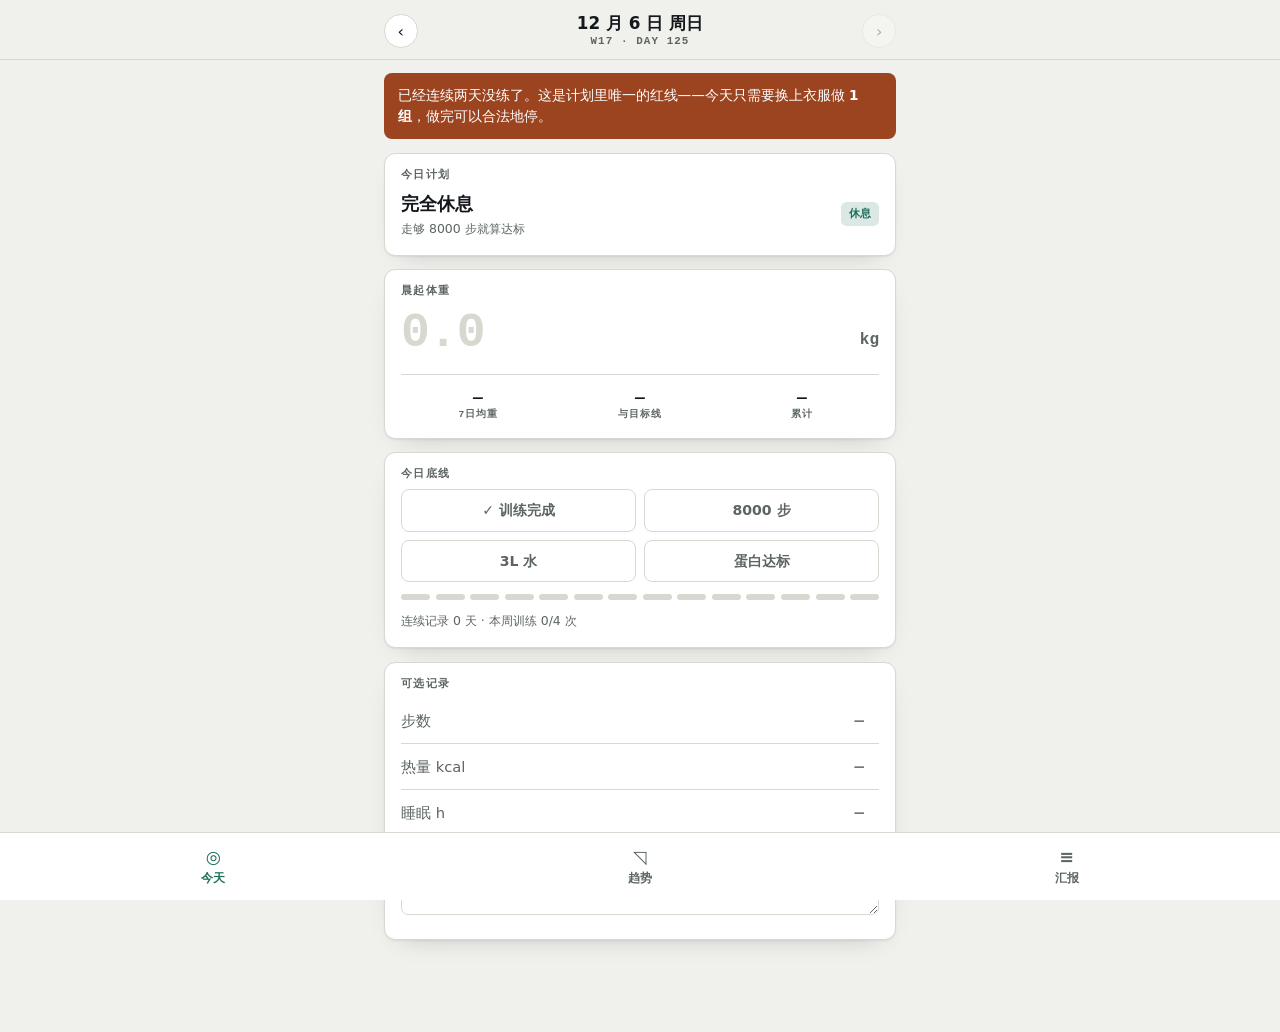
==== static/fit.html @ f4a32c3f "Add files via upload  add fat-loss tracker" ====
<!DOCTYPE html>
<html lang="zh-CN">
<head>
<meta charset="utf-8">
<meta name="viewport" content="width=device-width,initial-scale=1,maximum-scale=1,viewport-fit=cover">
<meta name="apple-mobile-web-app-capable" content="yes">
<meta name="apple-mobile-web-app-status-bar-style" content="default">
<meta name="apple-mobile-web-app-title" content="减脂追踪">
<meta name="theme-color" content="#1F6F5C">
<link rel="apple-touch-icon" href="fit-icon-180.png">
<link rel="manifest" href="fit.webmanifest">
<title>减脂追踪</title>
<style>
:root{
  --paper:#F0F1EC;--ink:#14181C;--ink-2:#5C6560;--rule:#D6D9D0;--card:#FFF;
  --signal:#1F6F5C;--soft:#DCE8E3;--alert:#9C4420;--gold:#B8860B;
  --shadow:0 1px 2px rgba(20,24,28,.06),0 10px 26px -18px rgba(20,24,28,.35);
  --sans:"PingFang SC","Hiragino Sans GB","Microsoft YaHei",system-ui,-apple-system,sans-serif;
  --num:ui-monospace,"SF Mono",Menlo,monospace;
  --safe-b:env(safe-area-inset-bottom,0px);
}
@media (prefers-color-scheme:dark){
  :root{--paper:#101413;--ink:#E7EAE5;--ink-2:#98A199;--rule:#2A312E;--card:#171C1A;
        --signal:#5FCBAA;--soft:#1B302B;--alert:#E08A62;--gold:#D9B24C;
        --shadow:0 1px 2px rgba(0,0,0,.4),0 10px 26px -18px rgba(0,0,0,.9);}
}
*{box-sizing:border-box;-webkit-tap-highlight-color:transparent}
body{margin:0;background:var(--paper);color:var(--ink);font-family:var(--sans);
  font-size:16px;line-height:1.6;padding-bottom:calc(4.6rem + var(--safe-b));
  overscroll-behavior-y:contain}
.wrap{max-width:34rem;margin:0 auto;padding:0 1rem}

/* top bar */
.top{position:sticky;top:0;z-index:20;background:var(--paper);
  padding:calc(env(safe-area-inset-top,0px) + .8rem) 0 .6rem;border-bottom:1px solid var(--rule)}
.top-in{max-width:34rem;margin:0 auto;padding:0 1rem;display:flex;align-items:center;gap:.5rem}
.datenav{flex:1;text-align:center}
.dl{font:700 1.05rem/1.2 var(--sans)}
.ds{font:600 .68rem/1.5 var(--num);letter-spacing:.1em;color:var(--ink-2);text-transform:uppercase}
.arrow{border:1px solid var(--rule);background:var(--card);color:var(--ink);
  width:2.1rem;height:2.1rem;border-radius:50%;font-size:1rem;cursor:pointer;flex:none}
.arrow:disabled{opacity:.3}

/* cards */
.card{background:var(--card);border:1px solid var(--rule);border-radius:.7rem;
  padding:1rem;margin:.85rem 0;box-shadow:var(--shadow)}
.lbl{font:600 .66rem/1 var(--num);letter-spacing:.14em;text-transform:uppercase;
  color:var(--ink-2);margin-bottom:.55rem}

/* today plan */
.plan{display:flex;align-items:center;justify-content:space-between;gap:.75rem;cursor:pointer}
.plan-t{font-size:1.15rem;font-weight:700}
.plan-s{font-size:.78rem;color:var(--ink-2)}
.badge{background:var(--soft);color:var(--signal);border-radius:.35rem;
  padding:.2rem .5rem;font:700 .7rem/1.5 var(--num);flex:none}
.moves{display:none;margin-top:.9rem;border-top:1px solid var(--rule);padding-top:.7rem}
.moves.on{display:block}
.mv{display:flex;justify-content:space-between;gap:.8rem;padding:.42rem 0;
  border-bottom:1px solid var(--rule);font-size:.88rem}
.mv:last-child{border-bottom:0}
.mv i{font-style:normal;color:var(--ink-2);font-family:var(--num);font-size:.8rem;flex:none}

/* weight hero */
.hero{display:flex;align-items:flex-end;gap:.5rem}
.hero input{font:800 3rem/1 var(--num);width:100%;border:0;background:transparent;
  color:var(--ink);padding:0;letter-spacing:-.02em}
.hero input::placeholder{color:var(--rule)}
.hero span{font:700 1rem/2.4 var(--num);color:var(--ink-2)}
.stats{display:grid;grid-template-columns:1fr 1fr 1fr;gap:.5rem;margin-top:.9rem;
  border-top:1px solid var(--rule);padding-top:.75rem}
.st{text-align:center}
.st b{display:block;font:700 1.02rem/1.3 var(--num)}
.st u{display:block;font:600 .6rem/1.4 var(--num);letter-spacing:.08em;
  color:var(--ink-2);text-decoration:none;text-transform:uppercase}
.ahead{color:var(--signal)}.behind{color:var(--alert)}

/* toggles + fields */
.togs{display:grid;grid-template-columns:1fr 1fr;gap:.5rem}
.tog{border:1px solid var(--rule);background:var(--card);color:var(--ink-2);
  border-radius:.5rem;padding:.75rem .5rem;font:600 .88rem/1.2 var(--sans);cursor:pointer;text-align:center}
.tog.on{background:var(--soft);border-color:var(--signal);color:var(--signal)}
.row{display:flex;align-items:center;justify-content:space-between;gap:.7rem;
  padding:.55rem 0;border-bottom:1px solid var(--rule)}
.row:last-child{border-bottom:0}
.row label{font-size:.92rem;color:var(--ink-2)}
.row input,.row select{font:700 1rem/1 var(--num);text-align:right;border:0;background:transparent;
  color:var(--ink);width:8rem;padding:.3rem 0}
textarea{width:100%;border:1px solid var(--rule);border-radius:.45rem;background:transparent;
  color:var(--ink);font:400 .9rem/1.6 var(--sans);padding:.6rem;resize:vertical;min-height:3.4rem}
input,textarea,select,button{font-family:inherit}
input:focus,textarea:focus{outline:none}
input:focus-visible,textarea:focus-visible,button:focus-visible{outline:2px solid var(--signal);outline-offset:2px}

/* streak / warn */
.strip{display:flex;gap:.35rem;margin-top:.7rem}
.dot{flex:1;height:.42rem;border-radius:.21rem;background:var(--rule)}
.dot.on{background:var(--signal)}
.warn{background:var(--alert);color:#fff;border-radius:.5rem;padding:.7rem .85rem;
  font-size:.85rem;margin:.85rem 0}

/* chart */
svg.ch{width:100%;height:190px;display:block}
.legend{display:flex;gap:1rem;font:600 .66rem/1 var(--num);color:var(--ink-2);margin-top:.5rem}
.legend i{display:inline-block;width:.85rem;height:2px;vertical-align:middle;margin-right:.3rem}

/* weeks table */
table{width:100%;border-collapse:collapse;font-size:.84rem}
th{font:600 .62rem/1 var(--num);letter-spacing:.08em;text-transform:uppercase;color:var(--ink-2);
  text-align:right;padding:.45rem .3rem;border-bottom:1px solid var(--rule)}
th:first-child{text-align:left}
td{padding:.5rem .3rem;border-bottom:1px solid var(--rule);text-align:right;font-family:var(--num)}
td:first-child{text-align:left;font-weight:700}
tr:last-child td{border-bottom:0}
.wi{width:4.2rem;text-align:right;border:1px solid var(--rule);border-radius:.3rem;
  background:transparent;color:var(--ink);font:700 .84rem/1 var(--num);padding:.3rem}

/* buttons */
.btn{display:block;width:100%;border:1px solid var(--signal);background:var(--signal);color:#fff;
  border-radius:.55rem;padding:.85rem;font:700 .95rem/1 var(--sans);cursor:pointer;margin-top:.6rem}
.btn.ghost{background:transparent;color:var(--signal)}
.btn.mut{background:transparent;color:var(--ink-2);border-color:var(--rule)}
pre.out{white-space:pre-wrap;word-break:break-word;background:var(--paper);border:1px solid var(--rule);
  border-radius:.45rem;padding:.75rem;font:400 .82rem/1.65 var(--num);margin:0}

/* tabs */
.tabs{position:fixed;left:0;right:0;bottom:0;z-index:30;background:var(--card);
  border-top:1px solid var(--rule);display:flex;padding-bottom:var(--safe-b)}
.tabs button{flex:1;border:0;background:transparent;color:var(--ink-2);
  padding:.8rem .2rem .85rem;font:600 .78rem/1.3 var(--sans);cursor:pointer}
.tabs button.on{color:var(--signal)}
.tabs em{display:block;font-size:1.1rem;font-style:normal;margin-bottom:.1rem}
.view{display:none}.view.on{display:block}
.note{font-size:.78rem;color:var(--ink-2);line-height:1.7;margin:.6rem 0 0}
h2.h{font-size:1.05rem;margin:1.4rem 0 .2rem}
@media (prefers-reduced-motion:reduce){*{transition:none!important}}
</style>
</head>
<body>

<div class="top"><div class="top-in">
  <button class="arrow" id="prev" aria-label="前一天">‹</button>
  <div class="datenav"><div class="dl" id="dlab">—</div><div class="ds" id="dsub">—</div></div>
  <button class="arrow" id="next" aria-label="后一天">›</button>
</div></div>

<div class="wrap">

<!-- ============ 今天 ============ -->
<section class="view on" id="v-today">
  <div id="warnbox"></div>

  <div class="card">
    <div class="lbl">今日计划</div>
    <div class="plan" id="planbox">
      <div><div class="plan-t" id="ptitle">—</div><div class="plan-s" id="psub">—</div></div>
      <div class="badge" id="pbadge">—</div>
    </div>
    <div class="moves" id="moves"></div>
  </div>

  <div class="card">
    <div class="lbl">晨起体重</div>
    <div class="hero"><input id="w" type="number" inputmode="decimal" step="0.1" placeholder="0.0"><span>kg</span></div>
    <div class="stats">
      <div class="st"><b id="s7">—</b><u>7日均重</u></div>
      <div class="st"><b id="sdiff">—</b><u>与目标线</u></div>
      <div class="st"><b id="stot">—</b><u>累计</u></div>
    </div>
  </div>

  <div class="card">
    <div class="lbl">今日底线</div>
    <div class="togs">
      <button class="tog" id="t-done">✓ 训练完成</button>
      <button class="tog" id="t-walk">8000 步</button>
      <button class="tog" id="t-water">3L 水</button>
      <button class="tog" id="t-prot">蛋白达标</button>
    </div>
    <div class="strip" id="strip"></div>
    <p class="note" id="streaktxt"></p>
  </div>

  <div class="card">
    <div class="lbl">可选记录</div>
    <div class="row"><label>步数</label><input id="steps" type="number" inputmode="numeric" placeholder="—"></div>
    <div class="row"><label>热量 kcal</label><input id="kcal" type="number" inputmode="numeric" placeholder="—"></div>
    <div class="row"><label>睡眠 h</label><input id="sleep" type="number" inputmode="decimal" step="0.5" placeholder="—"></div>
    <textarea id="note" placeholder="备注：状态、饥饿感、哪个动作加了重量…" style="margin-top:.7rem"></textarea>
  </div>
</section>

<!-- ============ 趋势 ============ -->
<section class="view" id="v-trend">
  <div class="card">
    <div class="lbl">体重趋势</div>
    <svg class="ch" id="chart" viewBox="0 0 340 190" preserveAspectRatio="none" aria-label="体重趋势图"></svg>
    <div class="legend">
      <span><i style="background:var(--signal)"></i>7日均重</span>
      <span><i style="background:var(--rule)"></i>每日</span>
      <span><i style="background:var(--gold);height:0;border-top:2px dashed var(--gold)"></i>目标线</span>
    </div>
  </div>
  <div class="card">
    <div class="lbl">每周汇总 · 腰围可直接填</div>
    <div style="overflow-x:auto"><table id="wtab"></table></div>
    <p class="note">腰围每周量一次，肚脐水平、放松呼气末、不收腹。前期腰围掉得比体重明显——它才是主要动力来源。每 2 周拍一次正侧背照片。</p>
  </div>
</section>

<!-- ============ 汇报 ============ -->
<section class="view" id="v-report">
  <div class="card">
    <div class="lbl">本周汇报 · 复制后发给我</div>
    <pre class="out" id="rep">—</pre>
    <button class="btn" id="copyrep">复制汇报</button>
    <p class="note">每周日生成一次发过来，我按执行率判断是真平台期还是热量悄悄涨了，并告诉你下周改什么。</p>
  </div>
  <div class="card">
    <div class="lbl">基线设置</div>
    <div class="row"><label>开始日期</label><input id="b-start" type="date"></div>
    <div class="row"><label>起始体重 kg</label><input id="b-w0" type="number" step="0.1" inputmode="decimal"></div>
    <div class="row"><label>身高 cm</label><input id="b-h" type="number" step="0.5" inputmode="decimal"></div>
    <div class="row"><label>每周目标 kg</label><input id="b-rate" type="number" step="0.05" inputmode="decimal"></div>
    <p class="note" id="bmitxt"></p>
  </div>
  <div class="card">
    <div class="lbl">备份 · 数据只存在这台手机上</div>
    <button class="btn ghost" id="exp">导出全部数据</button>
    <button class="btn mut" id="impbtn">导入数据</button>
    <textarea id="io" placeholder="导出的数据会出现在这里；导入时把备份粘贴进来再点导入。" style="margin-top:.6rem"></textarea>
    <p class="note">建议每两周导出一次，粘到备忘录或发给自己。清除 Safari 数据会连这里的记录一起清掉。</p>
  </div>
</section>

</div>

<nav class="tabs">
  <button class="on" data-v="today"><em>◎</em>今天</button>
  <button data-v="trend"><em>◹</em>趋势</button>
  <button data-v="report"><em>≡</em>汇报</button>
</nav>

<script>
(function(){
'use strict';
var KEY='fatloss.v1';
var PLAN=[
 {k:'rest',t:'完全休息',s:'走够 8000 步就算达标'},
 {k:'A',t:'A · 上肢（推）',s:'45 分钟'},
 {k:'B',t:'B · 下肢 + 核心',s:'45 分钟'},
 {k:'cardio',t:'低强度有氧',s:'快走 / 骑行 30-40 分钟，心率 120-140'},
 {k:'C',t:'C · 上肢（拉）',s:'45 分钟'},
 {k:'D',t:'D · 下肢 + 全身循环',s:'45 分钟，最难受的一天'},
 {k:'cardio2',t:'有氧 + 拉伸',s:'40-60 分钟，或户外活动'}
];
var MOVES={
 A:[['哑铃地板卧推','4×10-12'],['哑铃肩上推举','3×10-12'],['俯卧撑（可跪姿）','3×近力竭'],['哑铃侧平举','3×12-15'],['臂力棒胸前下压','3×10-15'],['过头三头臂屈伸','3×12']],
 B:[['哑铃高脚杯深蹲','4×12-15'],['罗马尼亚硬拉','4×10-12'],['保加利亚分腿蹲','3×10/腿'],['臀桥 / 单腿臀桥','3×15'],['死虫式','3×12/侧'],['平板支撑','3×到抖']],
 C:[['哑铃单臂划船','4×10-12/臂'],['哑铃俯身划船','3×10-12'],['哑铃反向飞鸟','3×12-15'],['哑铃弯举','3×10-12'],['锤式弯举','3×12'],['农夫行走','3×40秒']],
 D:[['哑铃行走箭步蹲','3×12/腿'],['哑铃相扑硬拉','3×12'],['哑铃提踵','3×20'],['循环 ×4 轮','40秒练/20秒休'],['推举→高抬腿→摇摆','轮间休 90 秒'],['登山者→深蹲跳','膝不适换徒手深蹲']]
};
var TOGS=[['t-done','done'],['t-walk','walk'],['t-water','water'],['t-prot','prot']];
var D=null,cur=null;

/* ---------- storage ---------- */
function load(){
  var d={base:{start:'2026-08-04',w0:88,h:178.5,rate:0.7},days:{},weeks:{}};
  try{var r=localStorage.getItem(KEY); if(r){var p=JSON.parse(r);
    d.base=Object.assign(d.base,p.base||{}); d.days=p.days||{}; d.weeks=p.weeks||{};}}catch(e){}
  return d;
}
function save(){ try{localStorage.setItem(KEY,JSON.stringify(D));}catch(e){} }

/* ---------- dates ---------- */
function iso(dt){var m=dt.getMonth()+1,d=dt.getDate();
  return dt.getFullYear()+'-'+(m<10?'0':'')+m+'-'+(d<10?'0':'')+d;}
function parse(s){var a=s.split('-');return new Date(+a[0],+a[1]-1,+a[2]);}
function shift(s,n){var d=parse(s);d.setDate(d.getDate()+n);return iso(d);}
function dayDiff(a,b){return Math.round((parse(b)-parse(a))/864e5);}
function weekOf(s){return Math.floor(dayDiff(D.base.start,s)/7);}
function day(s){ if(!D.days[s]) D.days[s]={}; return D.days[s]; }

/* ---------- math ---------- */
function avg7(s){var t=0,n=0;
  for(var i=0;i<7;i++){var w=(D.days[shift(s,-i)]||{}).w; if(w>0){t+=w;n++;}}
  return n?t/n:null;}
function targetAt(s){var d=dayDiff(D.base.start,s); if(d<0)d=0;
  return D.base.w0-D.base.rate*(d/7);}
function fmt(x,n){return x==null?'—':x.toFixed(n==null?1:n);}

/* ---------- today view ---------- */
function renderToday(){
  var dt=parse(cur),wd=dt.getDay(),p=PLAN[wd],wk=weekOf(cur);
  document.getElementById('dlab').textContent=(dt.getMonth()+1)+' 月 '+dt.getDate()+' 日 周'+'日一二三四五六'[wd];
  document.getElementById('dsub').textContent='W'+wk+' · DAY '+(dayDiff(D.base.start,cur)+1);
  document.getElementById('ptitle').textContent=p.t;
  document.getElementById('psub').textContent=p.s;
  document.getElementById('pbadge').textContent=MOVES[p.k]?'展开':(p.k==='rest'?'休息':'有氧');
  var mv=document.getElementById('moves');
  if(MOVES[p.k]){ mv.innerHTML=MOVES[p.k].map(function(m){
      return '<div class="mv"><span>'+m[0]+'</span><i>'+m[1]+'</i></div>';}).join(''); }
  else { mv.innerHTML='<div class="mv"><span>'+(p.k==='rest'
      ?'今天什么都不用做。恢复是计划的一部分。':'心率 120-140，能说话但不能唱歌的强度。')+'</span></div>'; }
  mv.classList.remove('on');

  var d=D.days[cur]||{};
  document.getElementById('w').value=d.w||'';
  document.getElementById('steps').value=d.steps||'';
  document.getElementById('kcal').value=d.kcal||'';
  document.getElementById('sleep').value=d.sleep||'';
  document.getElementById('note').value=d.note||'';
  TOGS.forEach(function(t){
    document.getElementById(t[0]).classList.toggle('on',!!d[t[1]]);});

  var a=avg7(cur),tg=targetAt(cur);
  document.getElementById('s7').textContent=fmt(a);
  var df=document.getElementById('sdiff');
  if(a==null){df.textContent='—';df.className='';}
  else{var g=a-tg; df.textContent=(g>0?'+':'')+g.toFixed(1); df.className=g<=0?'ahead':'behind';}
  document.getElementById('stot').textContent=a==null?'—':(a-D.base.w0).toFixed(1);

  // streak strip: last 14 days, 记录了体重就算
  var strip='',run=0,miss=0,warn='';
  for(var i=13;i>=0;i--){var k=shift(cur,-i),ok=((D.days[k]||{}).w>0);
    strip+='<div class="dot'+(ok?' on':'')+'"></div>';}
  document.getElementById('strip').innerHTML=strip;
  for(var j=0;j<400;j++){var k2=shift(cur,-j);
    if((D.days[k2]||{}).w>0) run++; else break;}
  var trainWk=0;
  for(var i2=0;i2<7;i2++){var k3=shift(cur,-i2);
    if(weekOf(k3)===wk&&(D.days[k3]||{}).done) trainWk++;}
  document.getElementById('streaktxt').textContent=
    '连续记录 '+run+' 天 · 本周训练 '+trainWk+'/4 次'+(trainWk>=3?'（已达标）':'');
  var m1=!((D.days[shift(cur,-1)]||{}).done),m2=!((D.days[shift(cur,-2)]||{}).done);
  var r1=PLAN[parse(shift(cur,-1)).getDay()].k,r2=PLAN[parse(shift(cur,-2)).getDay()].k;
  if(m1&&m2&&r1!=='rest'&&r2!=='rest')
    warn='<div class="warn">已经连续两天没练了。这是计划里唯一的红线——今天只需要换上衣服做 <b>1 组</b>，做完可以合法地停。</div>';
  document.getElementById('warnbox').innerHTML=warn;
  document.getElementById('next').disabled=(cur>=iso(new Date()));
  document.getElementById('prev').disabled=(cur<=D.base.start);
}

/* ---------- trend ---------- */
function weekRows(){
  var rows=[],today=iso(new Date());
  var last=Math.max(weekOf(today),0);
  for(var w=0;w<=Math.min(last,24);w++){
    var t=0,n=0,tr=0,st=0,sn=0;
    for(var i=0;i<7;i++){var k=shift(D.base.start,w*7+i);
      var d=D.days[k]; if(!d)continue;
      if(d.w>0){t+=d.w;n++;} if(d.done)tr++; if(d.steps>0){st+=+d.steps;sn++;}
    }
    rows.push({w:w,avg:n?t/n:null,tr:tr,steps:sn?Math.round(st/sn):null,
      tgt:D.base.w0-D.base.rate*w,waist:(D.weeks[w]||{}).waist||''});
  }
  return rows;
}
function renderTrend(){
  var rows=weekRows(),h='<tr><th>周</th><th>周均</th><th>目标</th><th>训练</th><th>腰围</th></tr>';
  rows.forEach(function(r){
    h+='<tr><td>W'+r.w+'</td><td>'+fmt(r.avg)+'</td><td>'+r.tgt.toFixed(1)+'</td><td>'+r.tr+'</td>'+
       '<td><input class="wi" type="number" inputmode="decimal" step="0.5" data-w="'+r.w+'" value="'+r.waist+'" placeholder="—"></td></tr>';
  });
  if(!rows.length) h+='<tr><td colspan="5" style="text-align:left;font-weight:400">第一周结束后这里会出现汇总。</td></tr>';
  document.getElementById('wtab').innerHTML=h;
  drawChart();
}
function drawChart(){
  var svg=document.getElementById('chart'),W=340,H=190,P=26;
  var start=D.base.start,today=iso(new Date());
  var span=Math.max(dayDiff(start,today)+7,28);
  var pts=[],avs=[];
  for(var i=0;i<=span;i++){var k=shift(start,i),d=D.days[k];
    if(d&&d.w>0){pts.push([i,d.w]); avs.push([i,avg7(k)]);}}
  var lo=D.base.w0-D.base.rate*(span/7)-1, hi=D.base.w0+1.5;
  pts.forEach(function(p){lo=Math.min(lo,p[1]-1);hi=Math.max(hi,p[1]+1);});
  function X(i){return P+(W-P-8)*(i/span);}
  function Y(v){return H-P-(H-P-14)*((v-lo)/(hi-lo));}
  var s='';
  // target line
  s+='<path d="M'+X(0)+' '+Y(D.base.w0)+' L'+X(span)+' '+Y(D.base.w0-D.base.rate*(span/7))+
     '" stroke="var(--gold)" stroke-width="1.5" stroke-dasharray="4 4" fill="none"/>';
  // axes labels
  s+='<text x="2" y="'+(Y(hi)+9)+'" font-size="9" fill="var(--ink-2)" font-family="monospace">'+hi.toFixed(0)+'</text>';
  s+='<text x="2" y="'+Y(lo)+'" font-size="9" fill="var(--ink-2)" font-family="monospace">'+lo.toFixed(0)+'</text>';
  s+='<line x1="'+P+'" y1="'+(H-P+4)+'" x2="'+(W-8)+'" y2="'+(H-P+4)+'" stroke="var(--rule)"/>';
  for(var w=0;w<=Math.ceil(span/7);w+=2){
    s+='<text x="'+X(w*7)+'" y="'+(H-P+16)+'" font-size="8" fill="var(--ink-2)" text-anchor="middle" font-family="monospace">W'+w+'</text>';}
  // daily dots
  pts.forEach(function(p){s+='<circle cx="'+X(p[0])+'" cy="'+Y(p[1])+'" r="2" fill="var(--rule)"/>';});
  // avg line
  if(avs.length>1){
    var dd=avs.map(function(p,i){return (i?'L':'M')+X(p[0])+' '+Y(p[1]);}).join(' ');
    s+='<path d="'+dd+'" stroke="var(--signal)" stroke-width="2.2" fill="none" stroke-linejoin="round" stroke-linecap="round"/>';
    var last=avs[avs.length-1];
    s+='<circle cx="'+X(last[0])+'" cy="'+Y(last[1])+'" r="4" fill="var(--signal)"/>';
  }
  if(!pts.length) s+='<text x="'+(W/2)+'" y="'+(H/2)+'" font-size="11" fill="var(--ink-2)" text-anchor="middle">记满两天后这里会出现曲线</text>';
  svg.innerHTML=s;
}

/* ---------- report ---------- */
function renderReport(){
  var today=iso(new Date()),wk=Math.max(weekOf(today),0);
  var rows=weekRows(),r=null,prev=null;
  for(var i=0;i<rows.length;i++){ if(rows[i].w===wk)r=rows[i]; if(rows[i].w===wk-1)prev=rows[i]; }
  var L=[];
  L.push('减脂追踪 · 第 '+wk+' 周（'+shift(D.base.start,wk*7).slice(5)+' – '+shift(D.base.start,wk*7+6).slice(5)+'）');
  if(r&&r.avg!=null){
    L.push('周均体重 '+r.avg.toFixed(1)+'kg'+(prev&&prev.avg!=null?'（上周 '+prev.avg.toFixed(1)+'，'+(r.avg-prev.avg>=0?'+':'')+(r.avg-prev.avg).toFixed(1)+'）':''));
    L.push('累计 '+(r.avg-D.base.w0).toFixed(1)+'kg｜目标线 '+r.tgt.toFixed(1)+'｜差 '+(r.avg-r.tgt>=0?'+':'')+(r.avg-r.tgt).toFixed(1));
  } else L.push('本周还没记体重');
  if(r){
    L.push('训练 '+r.tr+'/4 次'+(r.steps?'｜均步数 '+r.steps:''));
    if(r.waist) L.push('腰围 '+r.waist+'cm');
  }
  var notes=[];
  for(var j=0;j<7;j++){var k=shift(D.base.start,wk*7+j),d=D.days[k];
    if(d&&d.note) notes.push(k.slice(5)+' '+d.note);}
  if(notes.length) L.push('备注：'+notes.join('；'));
  document.getElementById('rep').textContent=L.join('\n');
  var b=D.base,bmi=null,a=avg7(today);
  if(a&&b.h) bmi=a/Math.pow(b.h/100,2);
  document.getElementById('bmitxt').textContent=bmi?('当前 BMI '+bmi.toFixed(1)+' · 目标区间 22-23 对应 '+
    (22*Math.pow(b.h/100,2)).toFixed(1)+'–'+(23*Math.pow(b.h/100,2)).toFixed(1)+'kg'):'记录体重后这里会显示 BMI。';
  ['start','w0','h','rate'].forEach(function(k){document.getElementById('b-'+k).value=D.base[k];});
}
function renderAll(){renderToday();renderTrend();renderReport();}

/* ---------- events ---------- */
function bindNum(id,key){
  document.getElementById(id).addEventListener('input',function(){
    var v=this.value; day(cur)[key]=v===''?undefined:+v; save();
    if(key==='w'){renderToday();renderTrend();renderReport();}
  });
}
bindNum('w','w');bindNum('steps','steps');bindNum('kcal','kcal');bindNum('sleep','sleep');
document.getElementById('note').addEventListener('input',function(){day(cur).note=this.value;save();});
TOGS.forEach(function(t){
  document.getElementById(t[0]).addEventListener('click',function(){
    var d=day(cur); d[t[1]]=!d[t[1]]; save(); renderToday(); renderTrend(); renderReport();});
});
document.getElementById('wtab').addEventListener('change',function(e){
  var el=e.target; if(!el.dataset||!el.dataset.w)return;
  var w=el.dataset.w; D.weeks[w]=D.weeks[w]||{};
  D.weeks[w].waist=el.value?+el.value:''; save(); renderReport();});
document.getElementById('planbox').addEventListener('click',function(){
  document.getElementById('moves').classList.toggle('on');});
document.getElementById('prev').addEventListener('click',function(){cur=shift(cur,-1);renderToday();});
document.getElementById('next').addEventListener('click',function(){
  if(cur<iso(new Date())){cur=shift(cur,1);renderToday();}});
document.querySelectorAll('.tabs button').forEach(function(b){
  b.addEventListener('click',function(){
    document.querySelectorAll('.tabs button').forEach(function(x){x.classList.remove('on');});
    b.classList.add('on');
    document.querySelectorAll('.view').forEach(function(v){v.classList.remove('on');});
    document.getElementById('v-'+b.dataset.v).classList.add('on');
    if(b.dataset.v==='trend'){renderTrend();} if(b.dataset.v==='report'){renderReport();}
    scrollTo(0,0);});
});
['start','w0','h','rate'].forEach(function(k){
  document.getElementById('b-'+k).addEventListener('change',function(){
    D.base[k]=k==='start'?this.value:+this.value; save(); renderAll();});
});
document.getElementById('copyrep').addEventListener('click',function(){
  var t=document.getElementById('rep').textContent,b=this;
  function ok(){b.textContent='已复制 ✓';setTimeout(function(){b.textContent='复制汇报';},1600);}
  if(navigator.clipboard&&navigator.clipboard.writeText){
    navigator.clipboard.writeText(t).then(ok,fallback);}else fallback();
  function fallback(){var ta=document.getElementById('io');ta.value=t;ta.select();
    try{document.execCommand('copy');ok();}catch(e){b.textContent='请手动复制下方文本';}}
});
document.getElementById('exp').addEventListener('click',function(){
  document.getElementById('io').value=JSON.stringify(D);
  document.getElementById('io').select();});
document.getElementById('impbtn').addEventListener('click',function(){
  var v=document.getElementById('io').value.trim(); if(!v)return;
  try{var p=JSON.parse(v); if(!p.days)throw 0;
    D=Object.assign({base:D.base,days:{},weeks:{}},p); save(); renderAll();
    this.textContent='已导入 ✓';}catch(e){this.textContent='格式不对，没有导入';}
  var b=this;setTimeout(function(){b.textContent='导入数据';},1800);});

/* ---------- init ---------- */
D=load();
cur=iso(new Date());
if(cur<D.base.start) cur=D.base.start;
renderAll();
})();
</script>

<script>
if('serviceWorker' in navigator){
  addEventListener('load',function(){
    navigator.serviceWorker.register('fit-sw.js').catch(function(){});
  });
}
</script>
</body>
</html>
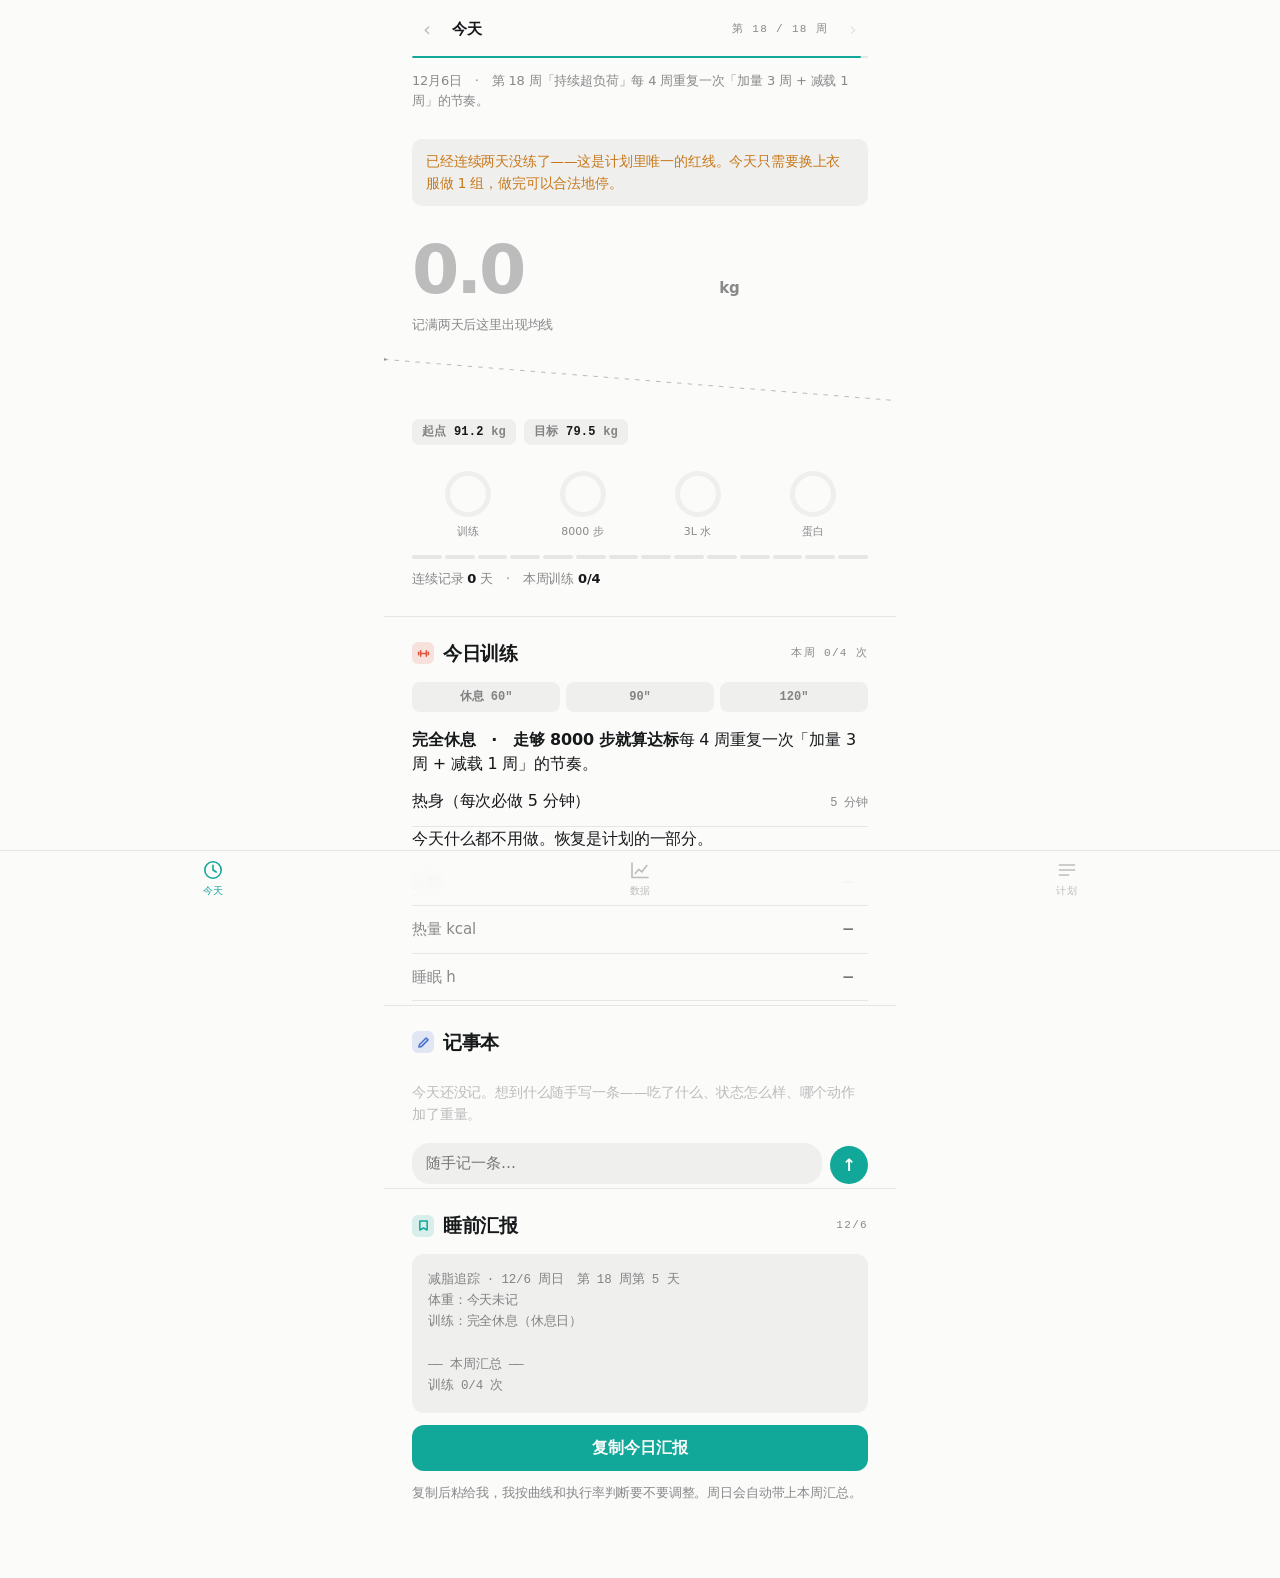
==== commit e3e84826: "Add files via upload" ====
--- a/static/fit.html
+++ b/static/fit.html
@@ -4,240 +4,481 @@
 <meta charset="utf-8">
 <meta name="viewport" content="width=device-width,initial-scale=1,maximum-scale=1,viewport-fit=cover">
 <meta name="apple-mobile-web-app-capable" content="yes">
-<meta name="apple-mobile-web-app-status-bar-style" content="default">
-<meta name="apple-mobile-web-app-title" content="减脂追踪">
-<meta name="theme-color" content="#1F6F5C">
+<meta name="apple-mobile-web-app-status-bar-style" content="black-translucent">
+<meta name="apple-mobile-web-app-title" content="减脂">
+<meta name="theme-color" content="#FBFBFA" media="(prefers-color-scheme:light)">
+<meta name="theme-color" content="#0C0E10" media="(prefers-color-scheme:dark)">
 <link rel="apple-touch-icon" href="fit-icon-180.png">
 <link rel="manifest" href="fit.webmanifest">
 <title>减脂追踪</title>
 <style>
 :root{
-  --paper:#F0F1EC;--ink:#14181C;--ink-2:#5C6560;--rule:#D6D9D0;--card:#FFF;
-  --signal:#1F6F5C;--soft:#DCE8E3;--alert:#9C4420;--gold:#B8860B;
-  --shadow:0 1px 2px rgba(20,24,28,.06),0 10px 26px -18px rgba(20,24,28,.35);
-  --sans:"PingFang SC","Hiragino Sans GB","Microsoft YaHei",system-ui,-apple-system,sans-serif;
-  --num:ui-monospace,"SF Mono",Menlo,monospace;
+  --bg:#FBFBFA; --ink:#16181A; --ink-2:rgba(22,24,26,.5); --ink-3:rgba(22,24,26,.28);
+  --hair:rgba(22,24,26,.09); --fill:rgba(22,24,26,.05);
+  --ac:#12A899; --ac-soft:rgba(18,168,153,.12); --warn:#C8781A;
+  --c-train:#E0533D; --c-walk:#D08A18; --c-water:#2C7FD4; --c-prot:#7256C9;
+  --c-note:#4A6FD0; --c-mile:#C08A12;
+  --sans:-apple-system,"SF Pro Text","PingFang SC","Hiragino Sans GB",system-ui,sans-serif;
+  --disp:-apple-system,"SF Pro Display","PingFang SC",system-ui,sans-serif;
+  --mono:"SF Mono",ui-monospace,Menlo,monospace;
   --safe-b:env(safe-area-inset-bottom,0px);
+  --tabh:calc(50px + var(--safe-b));
+  --pad:clamp(20px,5.5vw,28px);
 }
 @media (prefers-color-scheme:dark){
-  :root{--paper:#101413;--ink:#E7EAE5;--ink-2:#98A199;--rule:#2A312E;--card:#171C1A;
-        --signal:#5FCBAA;--soft:#1B302B;--alert:#E08A62;--gold:#D9B24C;
-        --shadow:0 1px 2px rgba(0,0,0,.4),0 10px 26px -18px rgba(0,0,0,.9);}
+  :root{--bg:#0C0E10; --ink:#F2F3F1; --ink-2:rgba(242,243,241,.5); --ink-3:rgba(242,243,241,.26);
+        --hair:rgba(242,243,241,.11); --fill:rgba(242,243,241,.07);
+        --ac:#2EDCC8; --ac-soft:rgba(46,220,200,.14); --warn:#F0A93A;
+        --c-train:#FF7A63; --c-walk:#F5B23C; --c-water:#5AA9F2; --c-prot:#A48CF0;
+        --c-note:#7B9BF0; --c-mile:#E3B84A;}
 }
 *{box-sizing:border-box;-webkit-tap-highlight-color:transparent}
-body{margin:0;background:var(--paper);color:var(--ink);font-family:var(--sans);
-  font-size:16px;line-height:1.6;padding-bottom:calc(4.6rem + var(--safe-b));
-  overscroll-behavior-y:contain}
-.wrap{max-width:34rem;margin:0 auto;padding:0 1rem}
-
-/* top bar */
-.top{position:sticky;top:0;z-index:20;background:var(--paper);
-  padding:calc(env(safe-area-inset-top,0px) + .8rem) 0 .6rem;border-bottom:1px solid var(--rule)}
-.top-in{max-width:34rem;margin:0 auto;padding:0 1rem;display:flex;align-items:center;gap:.5rem}
-.datenav{flex:1;text-align:center}
-.dl{font:700 1.05rem/1.2 var(--sans)}
-.ds{font:600 .68rem/1.5 var(--num);letter-spacing:.1em;color:var(--ink-2);text-transform:uppercase}
-.arrow{border:1px solid var(--rule);background:var(--card);color:var(--ink);
-  width:2.1rem;height:2.1rem;border-radius:50%;font-size:1rem;cursor:pointer;flex:none}
-.arrow:disabled{opacity:.3}
-
-/* cards */
-.card{background:var(--card);border:1px solid var(--rule);border-radius:.7rem;
-  padding:1rem;margin:.85rem 0;box-shadow:var(--shadow)}
-.lbl{font:600 .66rem/1 var(--num);letter-spacing:.14em;text-transform:uppercase;
-  color:var(--ink-2);margin-bottom:.55rem}
-
-/* today plan */
-.plan{display:flex;align-items:center;justify-content:space-between;gap:.75rem;cursor:pointer}
-.plan-t{font-size:1.15rem;font-weight:700}
-.plan-s{font-size:.78rem;color:var(--ink-2)}
-.badge{background:var(--soft);color:var(--signal);border-radius:.35rem;
-  padding:.2rem .5rem;font:700 .7rem/1.5 var(--num);flex:none}
-.moves{display:none;margin-top:.9rem;border-top:1px solid var(--rule);padding-top:.7rem}
-.moves.on{display:block}
-.mv{display:flex;justify-content:space-between;gap:.8rem;padding:.42rem 0;
-  border-bottom:1px solid var(--rule);font-size:.88rem}
-.mv:last-child{border-bottom:0}
-.mv i{font-style:normal;color:var(--ink-2);font-family:var(--num);font-size:.8rem;flex:none}
-
-/* weight hero */
-.hero{display:flex;align-items:flex-end;gap:.5rem}
-.hero input{font:800 3rem/1 var(--num);width:100%;border:0;background:transparent;
-  color:var(--ink);padding:0;letter-spacing:-.02em}
-.hero input::placeholder{color:var(--rule)}
-.hero span{font:700 1rem/2.4 var(--num);color:var(--ink-2)}
-.stats{display:grid;grid-template-columns:1fr 1fr 1fr;gap:.5rem;margin-top:.9rem;
-  border-top:1px solid var(--rule);padding-top:.75rem}
-.st{text-align:center}
-.st b{display:block;font:700 1.02rem/1.3 var(--num)}
-.st u{display:block;font:600 .6rem/1.4 var(--num);letter-spacing:.08em;
-  color:var(--ink-2);text-decoration:none;text-transform:uppercase}
-.ahead{color:var(--signal)}.behind{color:var(--alert)}
-
-/* toggles + fields */
-.togs{display:grid;grid-template-columns:1fr 1fr;gap:.5rem}
-.tog{border:1px solid var(--rule);background:var(--card);color:var(--ink-2);
-  border-radius:.5rem;padding:.75rem .5rem;font:600 .88rem/1.2 var(--sans);cursor:pointer;text-align:center}
-.tog.on{background:var(--soft);border-color:var(--signal);color:var(--signal)}
-.row{display:flex;align-items:center;justify-content:space-between;gap:.7rem;
-  padding:.55rem 0;border-bottom:1px solid var(--rule)}
-.row:last-child{border-bottom:0}
-.row label{font-size:.92rem;color:var(--ink-2)}
-.row input,.row select{font:700 1rem/1 var(--num);text-align:right;border:0;background:transparent;
-  color:var(--ink);width:8rem;padding:.3rem 0}
-textarea{width:100%;border:1px solid var(--rule);border-radius:.45rem;background:transparent;
-  color:var(--ink);font:400 .9rem/1.6 var(--sans);padding:.6rem;resize:vertical;min-height:3.4rem}
-input,textarea,select,button{font-family:inherit}
-input:focus,textarea:focus{outline:none}
-input:focus-visible,textarea:focus-visible,button:focus-visible{outline:2px solid var(--signal);outline-offset:2px}
-
-/* streak / warn */
-.strip{display:flex;gap:.35rem;margin-top:.7rem}
-.dot{flex:1;height:.42rem;border-radius:.21rem;background:var(--rule)}
-.dot.on{background:var(--signal)}
-.warn{background:var(--alert);color:#fff;border-radius:.5rem;padding:.7rem .85rem;
-  font-size:.85rem;margin:.85rem 0}
-
-/* chart */
-svg.ch{width:100%;height:190px;display:block}
-.legend{display:flex;gap:1rem;font:600 .66rem/1 var(--num);color:var(--ink-2);margin-top:.5rem}
-.legend i{display:inline-block;width:.85rem;height:2px;vertical-align:middle;margin-right:.3rem}
-
-/* weeks table */
-table{width:100%;border-collapse:collapse;font-size:.84rem}
-th{font:600 .62rem/1 var(--num);letter-spacing:.08em;text-transform:uppercase;color:var(--ink-2);
-  text-align:right;padding:.45rem .3rem;border-bottom:1px solid var(--rule)}
+html{-webkit-text-size-adjust:100%}
+body{margin:0;background:var(--bg);color:var(--ink);font-family:var(--sans);
+  font-size:16px;line-height:1.5;letter-spacing:-.01em;
+  padding-bottom:calc(var(--tabh) + 24px);overscroll-behavior-y:contain;
+  font-variant-numeric:tabular-nums}
+.wrap{max-width:32rem;margin:0 auto}
+.px{padding-left:var(--pad);padding-right:var(--pad)}
+.view{display:none}.view.on{display:block}
+button{font-family:inherit;color:inherit}
+:focus-visible{outline:2px solid var(--ac);outline-offset:3px;border-radius:4px}
+
+/* ---------- meta strip ---------- */
+.meta{display:flex;align-items:center;gap:10px;
+  padding-top:calc(env(safe-area-inset-top,0px) + 14px);padding-bottom:2px}
+.meta .d{flex:1;font-size:15px;font-weight:600}
+.meta .w{font:500 11px/1 var(--mono);letter-spacing:.12em;color:var(--ink-2)}
+.arw{width:30px;height:30px;border:0;background:none;color:var(--ink-3);
+  font-size:20px;line-height:1;cursor:pointer;flex:none;padding:0}
+.arw:disabled{opacity:.35}
+.meta.plain .arw,.meta.plain .w{display:none}
+#back{display:none;color:var(--ac);font-weight:600}
+.meta.subnav #back{display:block}
+.meta.subnav .d{font-size:19px;font-weight:700;letter-spacing:-.02em}
+.mrow{display:flex;align-items:center;gap:12px;width:100%;text-align:left;
+  padding:15px 0;cursor:pointer;border:0;border-top:.5px solid var(--hair);
+  border-bottom:.5px solid var(--hair);background:none;font-size:16px;font-family:inherit}
+.mrow .t{flex:1}
+.mrow .d2{display:block;font-size:12.5px;color:var(--ink-3);margin-top:3px;letter-spacing:0}
+.mrow::after{content:'›';color:var(--ink-3);font-size:16px}
+.view.sub.on{animation:push .28s cubic-bezier(.32,.72,0,1)}
+@keyframes push{from{opacity:0;transform:translateX(14px)}to{opacity:1;transform:none}}
+.meta.plain .d{font-size:26px;font-weight:800;letter-spacing:-.025em}
+.phline{font-size:13px;color:var(--ink-2);padding-bottom:16px}
+.prog{height:2px;background:var(--hair);border-radius:1px;margin:10px 0 12px;overflow:hidden}
+.prog u{display:block;height:100%;background:var(--ac);border-radius:1px;width:0;
+  transition:width .8s cubic-bezier(.2,.8,.2,1)}
+
+/* ---------- hero ---------- */
+.hero{position:relative;padding-top:6px}
+.hnum{display:flex;align-items:baseline;gap:8px;position:relative;z-index:2}
+.hnum input{font:800 68px/.9 var(--disp);letter-spacing:-.045em;border:0;background:none;
+  color:var(--ink);width:4.4em;padding:0;font-variant-numeric:tabular-nums}
+.hnum input::placeholder{color:var(--ink-3)}
+.hnum input:focus{outline:none}
+.hnum .u{font:600 15px/1 var(--sans);color:var(--ink-2)}
+.hsub{position:relative;z-index:2;margin-top:6px;font-size:13px;color:var(--ink-2)}
+.spark{display:block;width:100%;height:104px;margin-top:-14px}
+.spark .spk{stroke-dasharray:1;stroke-dashoffset:1;animation:draw 1.1s cubic-bezier(.3,.7,.2,1) forwards}
+@keyframes draw{to{stroke-dashoffset:0}}
+.view.on>.sec,.view.on>section{animation:rise .38s cubic-bezier(.25,.8,.3,1) backwards}
+.view.on>section:nth-child(2){animation-delay:.04s}
+.view.on>section:nth-child(3){animation-delay:.08s}
+.view.on>section:nth-child(4){animation-delay:.12s}
+@keyframes rise{from{opacity:0;transform:translateY(8px)}to{opacity:1;transform:none}}
+.chip{transition:background .3s,color .3s}
+.chips{display:flex;gap:8px;margin-top:-6px;position:relative;z-index:2}
+.chip{font:600 12px/1 var(--mono);letter-spacing:.02em;padding:7px 10px;border-radius:7px;
+  background:var(--fill);color:var(--ink-2)}
+.chip b{color:var(--ink);font-weight:700}
+.chip.good{background:var(--ac-soft);color:var(--ac)}
+.chip.good b{color:var(--ac)}
+.chip.bad{color:var(--warn)}
+.chip.bad b{color:var(--warn)}
+
+/* ---------- rings ---------- */
+.rings{display:flex;gap:4px;padding-top:26px;padding-bottom:26px}
+.ring{flex:1;border:0;background:none;padding:0;cursor:pointer;display:flex;
+  flex-direction:column;align-items:center;gap:7px}
+.ring svg{width:46px;height:46px;display:block}
+.ring .trk{fill:none;stroke:var(--fill);stroke-width:4}
+.ring .prg{fill:none;stroke:var(--rc,var(--ink-3));stroke-width:4;stroke-linecap:round;
+  stroke-dasharray:100.5;stroke-dashoffset:100.5;transform:rotate(-90deg);transform-origin:50% 50%;
+  transition:stroke-dashoffset .55s cubic-bezier(.2,.85,.25,1)}
+.ring.on .prg{stroke-dashoffset:0}
+.ring.on svg{animation:pop .42s cubic-bezier(.3,1.5,.5,1)}
+.ring.on span{color:var(--rc)}
+#t-done{--rc:var(--c-train)} #t-walk{--rc:var(--c-walk)}
+#t-water{--rc:var(--c-water)} #t-prot{--rc:var(--c-prot)}
+@keyframes pop{0%{transform:scale(1)}45%{transform:scale(1.13)}100%{transform:scale(1)}}
+.ring span{font-size:11px;color:var(--ink-2);letter-spacing:0}
+.ring.on span{color:var(--ink)}
+.streakbox{padding-bottom:24px;margin-top:-10px}
+.strip{display:flex;gap:3px;height:4px}
+.strip i{flex:1;background:var(--hair);border-radius:2px}
+.strip i.on{background:var(--ac);opacity:.5}
+.strip i.today{opacity:1}
+.stxt{margin:10px 0 0;font-size:13px;color:var(--ink-2)}
+.stxt b{color:var(--ink);font-weight:600}
+.stxt em{font-style:normal;color:var(--ac);font-weight:600}
+
+/* ---------- sections ---------- */
+.sec{border-top:.5px solid var(--hair);padding-top:22px;margin-top:4px}
+.sh{display:flex;align-items:center;gap:9px;margin-bottom:14px}
+.sh .ico{width:22px;height:22px;border-radius:6px;display:grid;place-items:center;flex:none;
+  background:color-mix(in srgb,var(--sc,var(--ac)) 15%,transparent)}
+.sh .ico svg{width:13px;height:13px;stroke:var(--sc,var(--ac));fill:none;
+  stroke-width:1.9;stroke-linecap:round;stroke-linejoin:round}
+.sh h2{font-size:19px;font-weight:700;letter-spacing:-.02em;margin:0;flex:1}
+.sh .n{font:500 11px/1 var(--mono);letter-spacing:.12em;color:var(--ink-2)}
+.note{font-size:13px;color:var(--ink-2);line-height:1.6;margin:12px 0 0}
+
+/* ---------- workout ---------- */
+.tbtns{display:flex;gap:6px;margin-bottom:16px}
+.tbtns button{flex:1;border:0;background:var(--fill);color:var(--ink-2);border-radius:8px;
+  padding:9px;font:600 12px/1 var(--mono);cursor:pointer}
+.mv{display:flex;gap:12px;align-items:baseline;padding:13px 0;cursor:pointer;
+  border-bottom:.5px solid var(--hair)}
+.mv .n{flex:1;font-size:16px}
+.mv .s{font:400 12px/1.4 var(--mono);color:var(--ink-2);flex:none}
+.mv .c{color:var(--ink-3);font-size:15px;flex:none;transition:transform .2s;line-height:1}
+.mv.open .c{transform:rotate(90deg)}
+.mv.open .n{color:var(--ac)}
+.mvd{display:none;padding:2px 0 18px;border-bottom:.5px solid var(--hair)}
+.mvd.on{display:block}
+.mvf{font:600 11px/1 var(--mono);letter-spacing:.06em;color:var(--ac);margin-bottom:10px}
+.mvd ul{padding-left:16px;margin:0}
+.mvd li{font-size:14px;line-height:1.65;color:var(--ink-2);margin:6px 0}
+.lgrow{margin-top:14px}
+.lgin{width:100%;border:0;background:var(--fill);border-radius:9px;color:var(--ink);
+  font:600 15px/1 var(--mono);padding:12px}
+.lgin:focus{outline:none}
+.lgp{display:block;font:500 11px/1 var(--mono);color:var(--ac);margin-top:7px;letter-spacing:.04em}
+
+/* ---------- inline fields ---------- */
+.fld{display:flex;align-items:center;padding:12px 0;border-bottom:.5px solid var(--hair)}
+.fld span{flex:1;font-size:15px;color:var(--ink-2)}
+.fld input{border:0;background:none;color:var(--ink);font:600 16px/1 var(--mono);
+  text-align:right;width:8rem;padding:0}
+.fld input:focus{outline:none}
+
+/* ---------- notebook ---------- */
+.nb{display:flex;gap:14px;padding:11px 0;border-bottom:.5px solid var(--hair)}
+.nb time{font:500 12px/1.7 var(--mono);color:var(--ink-3);flex:none;width:36px}
+.nb p{margin:0;flex:1;font-size:15px;line-height:1.55;white-space:pre-wrap;word-break:break-word}
+.nb button{border:0;background:none;color:var(--ink-3);font-size:14px;cursor:pointer;
+  flex:none;padding:0 0 0 6px;align-self:flex-start;line-height:1.7}
+.nbadd{display:flex;gap:8px;align-items:flex-end;padding-top:14px}
+.nbadd textarea{flex:1;border:0;background:var(--fill);border-radius:18px;color:var(--ink);
+  font:400 15px/1.4 var(--sans);padding:10px 14px;resize:none;min-height:38px;max-height:130px}
+.nbadd textarea:focus{outline:none}
+.nbadd button{border:0;background:var(--ac);color:var(--bg);border-radius:19px;
+  width:38px;height:38px;font-size:17px;font-weight:700;cursor:pointer;flex:none}
+.empty{font-size:14px;color:var(--ink-3);padding:10px 0 4px;line-height:1.6}
+
+/* ---------- report ---------- */
+pre.out{white-space:pre-wrap;word-break:break-word;margin:0;background:var(--fill);
+  border-radius:12px;padding:16px;font:400 12.5px/1.7 var(--mono);color:var(--ink-2)}
+.big{display:block;width:100%;border:0;background:var(--ac);color:var(--bg);
+  border-radius:12px;padding:15px;font:700 16px/1 var(--sans);cursor:pointer;margin-top:12px}
+.big.sec2{background:var(--fill);color:var(--ac);margin-top:8px}
+
+/* ---------- data page ---------- */
+svg.ch{width:100%;height:230px;display:block}
+.lg{display:flex;gap:16px;font:500 11px/1 var(--mono);color:var(--ink-2);margin-top:10px;letter-spacing:.06em}
+.lg i{display:inline-block;width:14px;height:2px;vertical-align:middle;margin-right:5px}
+table{width:100%;border-collapse:collapse;font-size:14px}
+th{font:500 10px/1 var(--mono);letter-spacing:.1em;color:var(--ink-2);text-align:right;
+  padding:0 4px 10px;font-weight:500}
 th:first-child{text-align:left}
-td{padding:.5rem .3rem;border-bottom:1px solid var(--rule);text-align:right;font-family:var(--num)}
-td:first-child{text-align:left;font-weight:700}
-tr:last-child td{border-bottom:0}
-.wi{width:4.2rem;text-align:right;border:1px solid var(--rule);border-radius:.3rem;
-  background:transparent;color:var(--ink);font:700 .84rem/1 var(--num);padding:.3rem}
-
-/* buttons */
-.btn{display:block;width:100%;border:1px solid var(--signal);background:var(--signal);color:#fff;
-  border-radius:.55rem;padding:.85rem;font:700 .95rem/1 var(--sans);cursor:pointer;margin-top:.6rem}
-.btn.ghost{background:transparent;color:var(--signal)}
-.btn.mut{background:transparent;color:var(--ink-2);border-color:var(--rule)}
-pre.out{white-space:pre-wrap;word-break:break-word;background:var(--paper);border:1px solid var(--rule);
-  border-radius:.45rem;padding:.75rem;font:400 .82rem/1.65 var(--num);margin:0}
-
-/* tabs */
-.tabs{position:fixed;left:0;right:0;bottom:0;z-index:30;background:var(--card);
-  border-top:1px solid var(--rule);display:flex;padding-bottom:var(--safe-b)}
-.tabs button{flex:1;border:0;background:transparent;color:var(--ink-2);
-  padding:.8rem .2rem .85rem;font:600 .78rem/1.3 var(--sans);cursor:pointer}
-.tabs button.on{color:var(--signal)}
-.tabs em{display:block;font-size:1.1rem;font-style:normal;margin-bottom:.1rem}
-.view{display:none}.view.on{display:block}
-.note{font-size:.78rem;color:var(--ink-2);line-height:1.7;margin:.6rem 0 0}
-h2.h{font-size:1.05rem;margin:1.4rem 0 .2rem}
-@media (prefers-reduced-motion:reduce){*{transition:none!important}}
+td{padding:11px 4px;text-align:right;font-family:var(--mono);border-top:.5px solid var(--hair)}
+td:first-child{text-align:left;color:var(--ink-2)}
+.wi{width:60px;text-align:right;border:0;background:var(--fill);border-radius:6px;
+  color:var(--ink);font:500 13px/1 var(--mono);padding:6px}
+.wi:focus{outline:none}
+.mlh{font:800 40px/1 var(--disp);letter-spacing:-.04em;color:var(--ac);margin-bottom:16px}
+.mlh em{font:500 13px/1 var(--sans);font-style:normal;color:var(--ink-2);margin-left:8px;letter-spacing:0}
+.ml{display:flex;gap:11px;padding:10px 0;border-bottom:.5px solid var(--hair);align-items:flex-start}
+.ml b{color:var(--ink-3);font-size:13px;flex:none;line-height:1.6;font-weight:400}
+.ml.on b{color:var(--ac)}
+.ml .t{font-size:14.5px;color:var(--ink-2);line-height:1.5}
+.ml.on .t{color:var(--ink)}
+.ml i{display:block;font:500 11px/1 var(--mono);color:var(--ink-3);font-style:normal;margin-top:6px}
+.ml i u{display:block;height:2px;background:var(--ac);border-radius:1px;margin-top:6px;opacity:.55}
+.hd{display:flex;gap:14px;padding:12px 0;border-bottom:.5px solid var(--hair);cursor:pointer}
+.hdt{font:600 13px/1.4 var(--mono);color:var(--ink-2);flex:none;width:50px}
+.hdt u{display:block;font-size:10px;font-weight:400;text-decoration:none;color:var(--ink-3)}
+.hdb{flex:1;font-size:15px;line-height:1.45;min-width:0}
+.hdb b{font-family:var(--mono);font-weight:700}
+.hok{color:var(--ac);font-size:12.5px;font-style:normal;font-family:var(--mono)}
+.hdb span{display:block;font-size:13px;color:var(--ink-2);margin-top:3px;
+  overflow:hidden;text-overflow:ellipsis;white-space:nowrap}
+.hdb span.hlg{color:var(--ac);font-family:var(--mono);font-size:11.5px}
+
+/* ---------- disclosure (diet) ---------- */
+.dz{border-bottom:.5px solid var(--hair)}
+.dz>summary{padding:14px 0;font-size:16px;cursor:pointer;list-style:none;display:flex;align-items:center}
+.dz>summary::-webkit-details-marker{display:none}
+.dz>summary::after{content:'›';margin-left:auto;color:var(--ink-3);font-size:15px;transition:transform .2s}
+.dz[open]>summary::after{transform:rotate(90deg)}
+.dz[open]>summary{color:var(--ac)}
+.dzb{padding:0 0 18px}
+.dzb p{margin:10px 0 0;font-size:14px;line-height:1.65;color:var(--ink-2)}
+.dzb ul{padding-left:16px;margin:8px 0 0}
+.dzb li{font-size:14px;line-height:1.65;color:var(--ink-2);margin:6px 0}
+.dzb li b,.dzb p b{color:var(--ink)}
+.dzb .ok,.dzb .no{font:600 11px/1 var(--mono);letter-spacing:.1em;margin-top:16px}
+.dzb .ok{color:var(--ac)} .dzb .no{color:var(--warn)}
+.dzb table td{font-family:var(--sans);font-size:13px;text-align:left;padding:7px 6px;line-height:1.4}
+.dzb table td:first-child{padding-left:0}
+.dzb table th{text-align:left;padding:0 6px 8px}
+.dzb table th:first-child{padding-left:0}
+.dzb .fml{background:var(--ac-soft);color:var(--ac);border-radius:9px;padding:12px;
+  font-size:13.5px;font-weight:600;margin-top:10px;line-height:1.55}
+
+/* ---------- timer + tabs ---------- */
+.timer{position:fixed;left:50%;transform:translateX(-50%);bottom:calc(var(--tabh) + 14px);
+  z-index:35;background:var(--ac);color:var(--bg);border-radius:24px;
+  padding:10px 12px 10px 22px;display:none;align-items:center;gap:16px;
+  box-shadow:0 10px 30px rgba(0,0,0,.25)}
+.timer.on{display:flex}
+.timer.done{background:var(--warn)}
+.timer span{font:800 24px/1 var(--mono);min-width:36px;text-align:center}
+.timer button{border:0;background:rgba(0,0,0,.16);color:var(--bg);border-radius:15px;
+  padding:7px 13px;font:700 12px/1 var(--sans);cursor:pointer}
+.tabbar{position:fixed;left:0;right:0;bottom:0;z-index:30;height:var(--tabh);
+  background:color-mix(in srgb,var(--bg) 88%,transparent);
+  -webkit-backdrop-filter:blur(22px) saturate(180%);backdrop-filter:blur(22px) saturate(180%);
+  border-top:.5px solid var(--hair);display:flex;padding-bottom:var(--safe-b)}
+.tabbar button{flex:1;border:0;background:none;color:var(--ink-3);padding:8px 0 0;
+  font-size:10px;letter-spacing:.02em;cursor:pointer;display:flex;flex-direction:column;
+  align-items:center;gap:3px}
+.tabbar button.on{color:var(--ac)}
+.tabbar svg{width:22px;height:22px;display:block}
+@media (prefers-reduced-motion:reduce){*{transition:none!important;animation:none!important}}
+
+.warnline{font-size:13.5px;line-height:1.6;color:var(--warn);background:var(--fill);
+  border-radius:10px;padding:12px 14px;margin:0 0 18px}
 </style>
 </head>
 <body>
-
-<div class="top"><div class="top-in">
-  <button class="arrow" id="prev" aria-label="前一天">‹</button>
-  <div class="datenav"><div class="dl" id="dlab">—</div><div class="ds" id="dsub">—</div></div>
-  <button class="arrow" id="next" aria-label="后一天">›</button>
-</div></div>
-
 <div class="wrap">
 
-<!-- ============ 今天 ============ -->
+<header class="meta px" id="nav">
+  <button class="arw" id="back" aria-label="返回">‹</button>
+  <button class="arw" id="prev" aria-label="前一天">‹</button>
+  <div class="d" id="dlab">今天</div>
+  <div class="w" id="dsub">—</div>
+  <button class="arw" id="next" aria-label="后一天">›</button>
+</header>
+<div class="px"><div class="prog"><u id="progbar"></u></div></div>
+<p class="phline px" id="phline">—</p>
+
+<!-- ================= 今天 ================= -->
 <section class="view on" id="v-today">
-  <div id="warnbox"></div>
-
-  <div class="card">
-    <div class="lbl">今日计划</div>
-    <div class="plan" id="planbox">
-      <div><div class="plan-t" id="ptitle">—</div><div class="plan-s" id="psub">—</div></div>
-      <div class="badge" id="pbadge">—</div>
+  <div class="px" id="warn"></div>
+
+  <div class="hero">
+    <div class="px">
+      <div class="hnum">
+        <input id="w" type="number" inputmode="decimal" step="0.1" placeholder="0.0">
+        <span class="u">kg</span>
+      </div>
+      <div class="hsub" id="hsub">—</div>
     </div>
-    <div class="moves" id="moves"></div>
+    <svg class="spark" id="spark" viewBox="0 0 340 104" preserveAspectRatio="none"></svg>
+    <div class="chips px"><span class="chip" id="c1">—</span><span class="chip" id="c2">—</span></div>
   </div>
 
-  <div class="card">
-    <div class="lbl">晨起体重</div>
-    <div class="hero"><input id="w" type="number" inputmode="decimal" step="0.1" placeholder="0.0"><span>kg</span></div>
-    <div class="stats">
-      <div class="st"><b id="s7">—</b><u>7日均重</u></div>
-      <div class="st"><b id="sdiff">—</b><u>与目标线</u></div>
-      <div class="st"><b id="stot">—</b><u>累计</u></div>
+  <div class="rings px">
+    <button class="ring key" id="t-done"><svg viewBox="0 0 36 36"><circle class="trk" cx="18" cy="18" r="16"/><circle class="prg" cx="18" cy="18" r="16"/></svg><span>训练</span></button><button class="ring" id="t-walk"><svg viewBox="0 0 36 36"><circle class="trk" cx="18" cy="18" r="16"/><circle class="prg" cx="18" cy="18" r="16"/></svg><span>8000 步</span></button><button class="ring" id="t-water"><svg viewBox="0 0 36 36"><circle class="trk" cx="18" cy="18" r="16"/><circle class="prg" cx="18" cy="18" r="16"/></svg><span>3L 水</span></button><button class="ring" id="t-prot"><svg viewBox="0 0 36 36"><circle class="trk" cx="18" cy="18" r="16"/><circle class="prg" cx="18" cy="18" r="16"/></svg><span>蛋白</span></button>
+  </div>
+  <div class="px streakbox">
+    <div class="strip" id="strip"></div>
+    <p class="stxt" id="streaktxt"></p>
+  </div>
+
+  <section class="sec px">
+    <div class="sh"><span class="ico" style="--sc:var(--c-train)"><svg viewBox="0 0 16 16"><path d="M2 6.5v3M4.5 4.5v7M11.5 4.5v7M14 6.5v3M4.5 8h7"/></svg></span><h2 id="ptitle2">今日训练</h2><span class="n" id="n-train"></span></div>
+    <div class="tbtns"><button data-t="60">休息 60″</button><button data-t="90">90″</button><button data-t="120">120″</button></div>
+    <div id="moves"></div>
+    <div class="fld" style="margin-top:8px"><span>步数</span><input id="steps" type="number" inputmode="numeric" placeholder="—"></div>
+    <div class="fld"><span>热量 kcal</span><input id="kcal" type="number" inputmode="numeric" placeholder="—"></div>
+    <div class="fld"><span>睡眠 h</span><input id="sleep" type="number" inputmode="decimal" step="0.5" placeholder="—"></div>
+  </section>
+
+  <section class="sec px">
+    <div class="sh"><span class="ico" style="--sc:var(--c-note)"><svg viewBox="0 0 16 16"><path d="M11.2 2.4l2.4 2.4-8 8-3.2.8.8-3.2z"/></svg></span><h2>记事本</h2><span class="n" id="n-notes"></span></div>
+    <div id="notes"></div>
+    <div class="nbadd">
+      <textarea id="nbin" rows="1" placeholder="随手记一条…"></textarea>
+      <button id="nbadd" aria-label="添加">↑</button>
     </div>
-  </div>
-
-  <div class="card">
-    <div class="lbl">今日底线</div>
-    <div class="togs">
-      <button class="tog" id="t-done">✓ 训练完成</button>
-      <button class="tog" id="t-walk">8000 步</button>
-      <button class="tog" id="t-water">3L 水</button>
-      <button class="tog" id="t-prot">蛋白达标</button>
-    </div>
-    <div class="strip" id="strip"></div>
-    <p class="note" id="streaktxt"></p>
-  </div>
-
-  <div class="card">
-    <div class="lbl">可选记录</div>
-    <div class="row"><label>步数</label><input id="steps" type="number" inputmode="numeric" placeholder="—"></div>
-    <div class="row"><label>热量 kcal</label><input id="kcal" type="number" inputmode="numeric" placeholder="—"></div>
-    <div class="row"><label>睡眠 h</label><input id="sleep" type="number" inputmode="decimal" step="0.5" placeholder="—"></div>
-    <textarea id="note" placeholder="备注：状态、饥饿感、哪个动作加了重量…" style="margin-top:.7rem"></textarea>
+  </section>
+
+  <section class="sec px">
+    <div class="sh"><span class="ico" style="--sc:var(--ac)"><svg viewBox="0 0 16 16"><path d="M3.5 2.5h9v11l-4.5-2.4L3.5 13.5z"/></svg></span><h2>睡前汇报</h2><span class="n" id="n-rep"></span></div>
+    <pre class="out" id="rep">—</pre>
+    <button class="big" id="copyrep">复制今日汇报</button>
+    <p class="note">复制后粘给我，我按曲线和执行率判断要不要调整。周日会自动带上本周汇总。</p>
+  </section>
+</section>
+
+<!-- ================= 数据 ================= -->
+<section class="view" id="v-data">
+  <section class="px" style="padding-top:6px">
+    <div class="sh"><span class="ico" style="--sc:var(--ac)"><svg viewBox="0 0 16 16"><path d="M2 13.5V2.5M2 13.5h12"/><path d="M4.2 10.6l2.8-3.2 2.3 2 3.2-4.6"/></svg></span><h2>体重趋势</h2><span class="n" id="n-trend"></span></div>
+    <svg class="ch" id="chart" viewBox="0 0 340 230" preserveAspectRatio="none"></svg>
+    <div class="lg"><span><i style="background:var(--ac)"></i>7 日均重</span>
+      <span><i style="background:var(--ink-3)"></i>每日</span>
+      <span><i style="background:transparent;border-top:2px dashed var(--ink-3)"></i>目标线</span></div>
+  </section>
+
+  <section class="sec px">
+    <div class="sh"><span class="ico" style="--sc:var(--c-mile)"><svg viewBox="0 0 16 16"><circle cx="8" cy="6.2" r="3.7"/><path d="M5.6 9.4L4.6 14l3.4-1.8L11.4 14l-1-4.6"/></svg></span><h2>已经拿到的</h2></div>
+    <div id="miles"></div>
+  </section>
+
+  <section class="sec px">
+    <div class="sh"><h2>每周汇总</h2></div>
+    <table id="wtab"></table>
+    <p class="note">腰围每周量一次：肚脐水平、放松呼气末、不收腹。每 2 周拍一次正侧背照片。</p>
+  </section>
+
+  <section class="sec px">
+    <div class="sh"><span class="ico" style="--sc:var(--c-note)"><svg viewBox="0 0 16 16"><circle cx="8" cy="8" r="6"/><path d="M8 4.6V8l2.4 1.4"/></svg></span><h2>历史记录</h2><span class="n" id="n-hist"></span></div>
+    <div id="hist"></div>
+    <p class="note">点任意一天可以回去补填，或翻看当天的记事本。</p>
+  </section>
+</section>
+
+<!-- ================= 饮食 ================= -->
+<section class="view" id="v-more">
+  <section class="px" style="padding-top:6px">
+    <div class="sh"><span class="ico" style="--sc:var(--ac)"><svg viewBox="0 0 16 16"><path d="M2.5 8h11M5.5 5v6M10.5 5v6"/></svg></span><h2>基线</h2></div>
+    <div class="fld"><span>开始日期</span><input id="b-start" type="date"></div>
+    <div class="fld"><span>起始体重 kg</span><input id="b-w0" type="number" step="0.1" inputmode="decimal"></div>
+    <div class="fld"><span>身高 cm</span><input id="b-h" type="number" step="0.5" inputmode="decimal"></div>
+    <div class="fld"><span>每周目标 kg</span><input id="b-rate" type="number" step="0.05" inputmode="decimal"></div>
+    <div class="fld"><span>目标体重 kg</span><input id="b-goal" type="number" step="0.1" inputmode="decimal"></div>
+    <div class="fld"><span>周期 周</span><input id="b-weeks" type="number" step="1" inputmode="numeric"></div>
+    <p class="note" id="bmitxt"></p>
+  </section>
+
+  <section class="sec px">
+    <div class="sh"><span class="ico" style="--sc:var(--c-water)"><svg viewBox="0 0 16 16"><path d="M8 2.5v7M5.4 7.4L8 10l2.6-2.6M2.8 12.2h10.4"/></svg></span><h2>备份</h2></div>
+    <textarea id="io" rows="3" style="width:100%;border:0;background:var(--fill);border-radius:10px;
+      color:var(--ink);font:400 13px/1.6 var(--mono);padding:12px;resize:vertical"
+      placeholder="导出的数据会出现在这里；导入时把备份粘进来再点导入。"></textarea>
+    <button class="big sec2" id="exp">导出全部数据</button>
+    <button class="big sec2" id="impbtn">导入数据</button>
+    <p class="note">数据只存在这台手机上。建议每两周导出一次粘到备忘录——清除 Safari 数据会连记录一起清掉。</p>
+  </section>
+
+  <section class="sec px">
+    <button class="mrow" id="opendiet">
+      <span class="t">饮食参考<span class="d2">核心数字 · 食堂策略 · 晚餐公式 · 执行规则</span></span>
+    </button>
+  </section>
+</section>
+
+<section class="view sub" id="s-diet">
+  <div class="px" style="padding-top:6px">
+    <details class="dz"><summary>每日核心数字</summary><div class="dzb">
+<table>
+<tr><td>热量</td><td><b>1900-2000 kcal</b></td></tr>
+<tr><td>蛋白质</td><td><b>170 g</b>　不可妥协</td></tr>
+<tr><td>脂肪</td><td>65-70 g　别低于 50</td></tr>
+<tr><td>碳水</td><td>150-175 g　训练日取高</td></tr>
+<tr><td>水</td><td>3 L</td></tr>
+<tr><td>钠</td><td>&lt; 2300 mg　直接影响脸肿</td></tr>
+</table>
+<p>蛋白质定这么高有三个理由：保住去脂体重、饱腹感最强、消化本身消耗 20-30% 热量。这是唯一「多吃反而有利」的一项。</p>
+</div></details>
+
+<details class="dz"><summary>早上 · 30 秒</summary><div class="dzb">
+<p>继续不吃早餐没问题，那等于自然的 16:8。但两餐吃完 170g 蛋白＝每餐 400g 鸡胸，做不到。所以早上必须加一样：</p>
+<ul><li>一勺乳清蛋白粉兑水（25g 蛋白 / 110 kcal）</li>
+<li>或 一杯无糖希腊酸奶 + 2 个水煮蛋（25g 蛋白 / 250 kcal）</li></ul>
+<p><b>如果整个饮食方案你只改一件事，改这个。</b></p>
+</div></details>
+
+<details class="dz"><summary>午餐 · 公司食堂</summary><div class="dzb">
+<p class="ok">优先拿</p>
+<ul><li>清蒸 / 白灼 / 烤 / 炖的肉、鱼、蛋、豆制品——一掌心到一掌半</li>
+<li>绿叶菜、瓜类装满餐盘一半（看盘底有没有积油）</li>
+<li>主食减到平时一半：半碗米饭，或换玉米、红薯、杂粮</li></ul>
+<p class="no">直接跳过</p>
+<ul><li>糖醋、红烧、鱼香、勾芡——芡汁基本等于糖+油+淀粉</li>
+<li>油炸、干锅、水煮系列（水煮肉片是一层油）</li>
+<li>汤——食堂汤的钠往往是一天的一半，且不饱腹</li>
+<li>含糖饮料、果汁、乳酸菌饮品</li></ul>
+<p class="ok">两个降油小动作</p>
+<ul><li>有油的菜在热水里过一下，一顿省 100-150 kcal</li>
+<li>吃的顺序：先菜 → 再肉 → 最后主食</li></ul>
+</div></details>
+
+<details class="dz"><summary>晚餐 · 万能公式</summary><div class="dzb">
+<p class="fml">蛋白 150-200g（生重）＋ 蔬菜 300g ＋ 碳水 40-60g ＋ 油 ≤10g</p>
+<table>
+<tr><th>蛋白（选一）</th><th>蔬菜</th><th>碳水（选一）</th></tr>
+<tr><td>鸡胸 180g</td><td>西兰花</td><td>米饭 50g 生重</td></tr>
+<tr><td>虾仁 200g</td><td>芦笋</td><td>燕麦 40g</td></tr>
+<tr><td>龙利鱼 200g</td><td>菠菜</td><td>红薯 150g</td></tr>
+<tr><td>蛋 3 个 + 蛋白 2 个</td><td>生菜 / 番茄</td><td>荞麦面 50g</td></tr>
+<tr><td>瘦牛肉 150g</td><td>蘑菇 / 杏鲍菇</td><td>玉米 1 根</td></tr>
+<tr><td>老豆腐 250g</td><td>甜椒 / 西葫芦</td><td>全麦意面 50g</td></tr>
+</table>
+<p>只用四种做法：空气炸锅、蒸、水煮、不粘锅少油煎。</p>
+<p class="ok">15 分钟能做完的五个组合</p>
+<ul><li>空气炸锅鸡胸（黑椒盐腌 10 分钟，200°C 18 分钟）+ 微波西兰花 + 半碗饭</li>
+<li>番茄虾仁鸡蛋 + 生菜 + 荞麦面</li>
+<li>蒸鱼（姜丝+蒸鱼豉油）+ 蒜蓉菠菜 + 红薯</li>
+<li>牛肉炒芦笋 + 蘑菇汤 + 玉米</li>
+<li>煎老豆腐 + 番茄鸡蛋 + 全麦意面</li></ul>
+</div></details>
+
+<details class="dz"><summary>一周采购清单</summary><div class="dzb">
+<p>鸡胸 1kg・虾仁 500g・龙利鱼 500g・瘦牛肉 500g・鸡蛋 20 个・老豆腐 2 盒・希腊酸奶 7 杯・蛋白粉 1 罐・西兰花 2 颗・菠菜生菜各 500g・番茄 6 个・蘑菇 300g・芦笋 300g・红薯 1kg・燕麦 500g・荞麦面 500g・喷油壶・黑胡椒蒜姜蒸鱼豉油</p>
+</div></details>
+
+<details class="dz"><summary>专治脸圆 · 5-7 天见效</summary><div class="dzb">
+<ul><li><b>减钠</b>：不喝食堂汤、不吃咸菜腌制品加工肉。配合每天 3L 水，5-7 天晨起就能看到消肿</li>
+<li><b>酒精减到接近零</b>：抑制脂肪氧化 24-48 小时，对腹部和脸是双重推手</li>
+<li><b>睡够 7-8 小时</b>：睡眠不足抬高皮质醇，皮质醇同时造成水钠滞留和腹部堆积。这是主项</li></ul>
+</div></details>
+
+<details class="dz"><summary>四条执行规则</summary><div class="dzb">
+<ul><li><b>穿鞋规则</b>：每天唯一强制的承诺是换上衣服做 1 组，做完可以合法地停</li>
+<li><b>每周 4 次训练，做到 3 次就算达标</b>。追求 80%，主动放弃 100%</li>
+<li><b>吃超了一顿，下一顿正常吃</b>。不补偿、不惩罚、不加练</li>
+<li><b>绝不允许连续漏掉 2 天</b>。这是唯一的红线</li></ul>
+</div></details>
+
+<details class="dz"><summary>会发生的三件事</summary><div class="dzb">
+<ul><li><b>第 3-4 周动力断崖</b>：靠系统不靠热情，照流程走，不问想不想</li>
+<li><b>第 6-10 周平台期</b>：卡住 1-2 周正常。连续 3 周不动才需要调方案</li>
+<li><b>第 6-9 周别人开始注意到</b>：最强正反馈期，也最容易放松</li></ul>
+</div></details>
+
+<details class="dz"><summary>出现这些立刻停</summary><div class="dzb">
+<ul><li>关节刺痛（不是肌肉酸痛）——停掉该动作</li>
+<li>训练中头晕、胸闷、心悸——停下休息，反复出现请就医</li>
+<li>连续两周体重不降但极度疲惫、总是很饿——赤字可能过大，找我调</li></ul>
+</div></details>
+
   </div>
 </section>
 
-<!-- ============ 趋势 ============ -->
-<section class="view" id="v-trend">
-  <div class="card">
-    <div class="lbl">体重趋势</div>
-    <svg class="ch" id="chart" viewBox="0 0 340 190" preserveAspectRatio="none" aria-label="体重趋势图"></svg>
-    <div class="legend">
-      <span><i style="background:var(--signal)"></i>7日均重</span>
-      <span><i style="background:var(--rule)"></i>每日</span>
-      <span><i style="background:var(--gold);height:0;border-top:2px dashed var(--gold)"></i>目标线</span>
-    </div>
-  </div>
-  <div class="card">
-    <div class="lbl">每周汇总 · 腰围可直接填</div>
-    <div style="overflow-x:auto"><table id="wtab"></table></div>
-    <p class="note">腰围每周量一次，肚脐水平、放松呼气末、不收腹。前期腰围掉得比体重明显——它才是主要动力来源。每 2 周拍一次正侧背照片。</p>
-  </div>
-</section>
-
-<!-- ============ 汇报 ============ -->
-<section class="view" id="v-report">
-  <div class="card">
-    <div class="lbl">本周汇报 · 复制后发给我</div>
-    <pre class="out" id="rep">—</pre>
-    <button class="btn" id="copyrep">复制汇报</button>
-    <p class="note">每周日生成一次发过来，我按执行率判断是真平台期还是热量悄悄涨了，并告诉你下周改什么。</p>
-  </div>
-  <div class="card">
-    <div class="lbl">基线设置</div>
-    <div class="row"><label>开始日期</label><input id="b-start" type="date"></div>
-    <div class="row"><label>起始体重 kg</label><input id="b-w0" type="number" step="0.1" inputmode="decimal"></div>
-    <div class="row"><label>身高 cm</label><input id="b-h" type="number" step="0.5" inputmode="decimal"></div>
-    <div class="row"><label>每周目标 kg</label><input id="b-rate" type="number" step="0.05" inputmode="decimal"></div>
-    <p class="note" id="bmitxt"></p>
-  </div>
-  <div class="card">
-    <div class="lbl">备份 · 数据只存在这台手机上</div>
-    <button class="btn ghost" id="exp">导出全部数据</button>
-    <button class="btn mut" id="impbtn">导入数据</button>
-    <textarea id="io" placeholder="导出的数据会出现在这里；导入时把备份粘贴进来再点导入。" style="margin-top:.6rem"></textarea>
-    <p class="note">建议每两周导出一次，粘到备忘录或发给自己。清除 Safari 数据会连这里的记录一起清掉。</p>
-  </div>
-</section>
-
 </div>
 
-<nav class="tabs">
-  <button class="on" data-v="today"><em>◎</em>今天</button>
-  <button data-v="trend"><em>◹</em>趋势</button>
-  <button data-v="report"><em>≡</em>汇报</button>
+<div class="timer" id="timer"><span id="tnum">90</span><button id="tstop">停</button></div>
+
+<nav class="tabbar">
+  <button class="on" data-v="today"><svg viewBox="0 0 22 22" fill="none" stroke="currentColor" stroke-width="1.6" stroke-linecap="round" stroke-linejoin="round"><circle cx="11" cy="11" r="8.2"/><path d="M11 6.2V11l3.2 2"/></svg>今天</button>
+  <button data-v="data"><svg viewBox="0 0 22 22" fill="none" stroke="currentColor" stroke-width="1.6" stroke-linecap="round" stroke-linejoin="round"><path d="M3 18.5V4M3 18.5h16"/><path d="M6.2 14.5l3.6-4.2 3 2.6 5-6.4"/></svg>数据</button>
+  <button data-v="more"><svg viewBox="0 0 22 22" fill="none" stroke="currentColor" stroke-width="1.6" stroke-linecap="round" stroke-linejoin="round"><path d="M3.5 6h15M3.5 11h15M3.5 16h9"/></svg>计划</button>
 </nav>
 
 <script>
@@ -248,28 +489,39 @@
  {k:'rest',t:'完全休息',s:'走够 8000 步就算达标'},
  {k:'A',t:'A · 上肢（推）',s:'45 分钟'},
  {k:'B',t:'B · 下肢 + 核心',s:'45 分钟'},
- {k:'cardio',t:'低强度有氧',s:'快走 / 骑行 30-40 分钟，心率 120-140'},
+ {k:'cardio',t:'低强度有氧',s:'快走 / 骑行 30-40 分钟'},
  {k:'C',t:'C · 上肢（拉）',s:'45 分钟'},
- {k:'D',t:'D · 下肢 + 全身循环',s:'45 分钟，最难受的一天'},
- {k:'cardio2',t:'有氧 + 拉伸',s:'40-60 分钟，或户外活动'}
+ {k:'D',t:'D · 下肢 + 全身循环',s:'45 分钟'},
+ {k:'cardio2',t:'有氧 + 拉伸',s:'40-60 分钟'}
 ];
-var MOVES={
- A:[['哑铃地板卧推','4×10-12'],['哑铃肩上推举','3×10-12'],['俯卧撑（可跪姿）','3×近力竭'],['哑铃侧平举','3×12-15'],['臂力棒胸前下压','3×10-15'],['过头三头臂屈伸','3×12']],
- B:[['哑铃高脚杯深蹲','4×12-15'],['罗马尼亚硬拉','4×10-12'],['保加利亚分腿蹲','3×10/腿'],['臀桥 / 单腿臀桥','3×15'],['死虫式','3×12/侧'],['平板支撑','3×到抖']],
- C:[['哑铃单臂划船','4×10-12/臂'],['哑铃俯身划船','3×10-12'],['哑铃反向飞鸟','3×12-15'],['哑铃弯举','3×10-12'],['锤式弯举','3×12'],['农夫行走','3×40秒']],
- D:[['哑铃行走箭步蹲','3×12/腿'],['哑铃相扑硬拉','3×12'],['哑铃提踵','3×20'],['循环 ×4 轮','40秒练/20秒休'],['推举→高抬腿→摇摆','轮间休 90 秒'],['登山者→深蹲跳','膝不适换徒手深蹲']]
-};
-var TOGS=[['t-done','done'],['t-walk','walk'],['t-water','water'],['t-prot','prot']];
-var D=null,cur=null;
+var MOVES={"A": [{"n": "哑铃地板卧推", "s": "4×10-12", "kg": "每只 8-12kg", "q": ["起始：仰躺垫上，屈膝踩地，双手持铃举于胸口上方，上臂与躯干约 45°", "动作：推起至手臂接近伸直（肘不锁死），缓慢下放到上臂外侧轻触地面，停 1 秒再推", "呼吸：推起时呼气，下放时吸气", "错误：肘向两侧张成 90°（伤肩）；下放靠重力砸地，没有控制", "提示：地板限制了下放深度，这是家里对肩膀最安全的推类动作"], "f": "胸大肌 · 三头 · 三角肌前束"}, {"n": "哑铃肩上推举", "s": "3×10-12", "kg": "每只 6-10kg", "q": ["起始：坐姿或站姿，哑铃举在肩两侧、掌心向前，手肘略在身体前方，收紧核心", "动作：沿略向内的弧线推至头顶，两铃靠近但不相撞；缓慢回到耳侧高度", "错误：挺腰塌背、肋骨外翻（下背代偿）；只做上半程不下放到位", "提示：站着做不稳就改坐姿，背靠墙或椅背"], "f": "三角肌前束中束 · 三头"}, {"n": "俯卧撑（可跪姿）", "s": "3×近力竭", "kg": "自重", "q": ["起始：手略宽于肩，指尖朝前，从头到脚跟一条直线，臀不塌不翘", "动作：手肘向后约 45° 下降，胸口离地一拳时停住，再推起", "跪姿版：膝盖着地，保持膝到头一条直线，不要变成折髋跪坐", "错误：头先探向地面；手肘向两侧张成 T 字", "进阶：标准姿势能做 15 个了，就把双脚垫高"], "f": "胸 · 三头 · 核心"}, {"n": "哑铃侧平举", "s": "3×12-15", "kg": "每只 4-6kg", "q": ["起始：站立，手肘微屈，哑铃在体侧稍前方", "动作：像把两桶水泼向两侧，抬到肩高即停，小指略高于拇指；3 秒慢放", "错误：用身体甩、耸肩、重量太大", "提示：这个动作轻比重有效。中束决定肩宽，肩越宽腰看起来越细——对你这种「上下一般粗」的视觉问题，性价比极高"], "f": "三角肌中束"}, {"n": "臂力棒胸前弯折", "s": "3×10-15", "kg": "30kg 棒", "q": ["起始：双手握两端，手臂前平举与肩同高，掌心向下", "动作：双手向内发力把棒弯曲，顶点保持 2 秒，再缓慢还原", "安全：还原必须全程控制，突然松手会强力反弹。始终让棒偏离面部", "如果弯不动：30kg 是标称值，对新手偏重。先做静态——保持前平举用力挤压 20 秒，做 3 组", "错误：靠身体前后晃、屏气"], "f": "胸 · 三角肌前束 · 握力"}, {"n": "过头三头臂屈伸", "s": "3×12", "kg": "单只 8-12kg", "q": ["起始：坐姿，双手托住一只哑铃的一端，举过头顶，上臂贴近耳侧", "动作：只有肘关节活动，前臂向后下方放到后脑位置，再撑起。上臂全程保持竖直", "错误：上臂前后晃动；重量过大导致手肘外翻", "提示：肘部有弹响或疼痛就换成俯身臂屈伸"], "f": "三头肌长头"}], "B": [{"n": "哑铃高脚杯深蹲", "s": "4×12-15", "kg": "单只 12-20kg", "q": ["起始：双手捧一只哑铃竖着贴住胸口，双脚比肩略宽，脚尖外展 15-30°", "动作：髋部先向后坐，膝盖顺着脚尖方向外推，下蹲到大腿至少与地面平行，脚跟全程踩实", "呼吸：下蹲前吸气并憋住，起身过了最难点再呼气", "错误：膝盖内扣；脚跟离地（脚踝紧的话在脚跟下垫本 2cm 厚的书）", "提示：光脚做最好，脚掌抓地的反馈最清楚"], "f": "股四头 · 臀 · 核心"}, {"n": "罗马尼亚硬拉", "s": "4×10-12", "kg": "每只 10-16kg", "q": ["起始：站直，双手持铃放在大腿前，膝盖微屈并全程保持这个角度不变", "动作：髋部向后推，像用屁股去关一个抽屉；哑铃贴着腿向下滑，背始终挺直", "到哪里停：感到大腿后侧被拉紧就停（通常到膝盖下方一点），然后夹紧臀部起身", "错误：变成深蹲（膝盖往前跑）；弓背；为了下得更低而含胸", "安全：出现任何圆背立刻减重量。这个动作练对了腰不酸，练错了第二天腰疼"], "f": "臀 · 腘绳肌 · 下背"}, {"n": "保加利亚分腿蹲", "s": "3×10/腿", "kg": "先徒手，稳了每手 6-10kg", "q": ["起始：后脚脚背搭在沙发或椅子上，前脚向前跨约一大步", "动作：身体垂直下沉，后膝接近地面，前脚脚跟踩实；用前腿发力起身", "错误：步距太短，导致前膝压力过大；身体乱晃找平衡（说明步距或高度不对）", "提示：单腿动作会暴露左右腿差距。先练弱的一侧，强侧做同样次数即可"], "f": "臀 · 股四头 · 平衡"}, {"n": "臀桥 / 单腿臀桥", "s": "3×15", "kg": "哑铃 10-20kg 压髋", "q": ["起始：仰卧屈膝，脚跟距臀部一个手掌，哑铃横放在髋部", "动作：脚跟发力把髋顶起来，顶点用力夹臀停 2 秒，肩-髋-膝成一条线", "错误：靠挺腰而不是夹臀顶起来。练完腰酸就是做错了，应该是臀酸", "进阶：单腿版，另一条腿伸直悬空"], "f": "臀大肌"}, {"n": "死虫式", "s": "3×12/侧", "kg": "自重", "q": ["起始：仰卧，双臂指向天花板，髋和膝各屈 90°，腰背紧贴地面（这是全部关键）", "动作：对侧手和脚同时缓慢伸出，接近地面时停住再收回，全程腰不能离开地面", "错误：腰拱起离地——说明伸得太远了，缩小幅度", "节奏：慢，每次约 4 秒。这是练核心稳定，不是练腹肌数量"], "f": "深层核心 · 腹横肌"}, {"n": "平板支撑", "s": "3×到抖", "kg": "自重", "q": ["起始：手肘在肩膀正下方，前臂平行，脚尖着地", "要点：主动夹臀 + 收腹，骨盆稍微后倾，身体一条直线", "错误：塌腰翘臀；憋气", "提示：抖了就停。30 秒标准姿势胜过 90 秒塌腰"], "f": "核心整体"}], "C": [{"n": "哑铃单臂划船", "s": "4×10-12/臂", "kg": "12-20kg", "q": ["起始：一手一膝撑在沙发或椅面上，背部平行地面，另一手持铃自然下垂", "动作：手肘贴着身体向后上方拉，哑铃拉到髋部旁边，肩胛骨主动向脊柱靠拢，顶点停 1 秒", "错误：靠身体扭转把重量甩上去；耸肩，用斜方肌代替背阔肌", "提示：背练厚之后，视觉上腰会显得更窄——这是比减脂更快见效的体型改变"], "f": "背阔肌 · 中斜方 · 二头"}, {"n": "哑铃俯身划船", "s": "3×10-12", "kg": "每只 8-14kg", "q": ["起始：双手持铃，屈髋让上身前倾到约 45°，背挺直，膝盖微屈", "动作：双肘向后拉，哑铃到腹部两侧，肩胛收紧", "错误：弓背；靠起身借力", "腰不舒服：直接换成单臂划船，有支撑更安全"], "f": "背阔肌 · 上背"}, {"n": "哑铃反向飞鸟", "s": "3×12-15", "kg": "每只 4-8kg", "q": ["起始：俯身姿势，双臂微屈自然下垂", "动作：想象手臂是两扇门向外打开，抬到与背部同高，肩胛夹紧", "错误：肘弯太多变成划船；重量太大导致耸肩", "提示：重量一定要轻。这个动作直接对抗长期低头写代码造成的圆肩"], "f": "三角肌后束 · 上背"}, {"n": "哑铃弯举", "s": "3×10-12", "kg": "每只 8-12kg", "q": ["起始：站立，掌心向前，手肘固定在身体两侧", "动作：只弯手肘举起，最高点挤压 1 秒，然后 3 秒慢放到接近伸直", "错误：甩腰借力；手肘向前跑", "提示：慢放的那 3 秒才是主要刺激来源"], "f": "二头肌"}, {"n": "锤式弯举", "s": "3×12", "kg": "每只 8-12kg", "q": ["起始：同弯举，但掌心相对，像握着两把锤子，全程保持这个角度", "动作：直上直下，不要转腕", "提示：比普通弯举更能增加手臂视觉围度，还顺带练前臂和握力"], "f": "肱肌 · 前臂"}, {"n": "农夫行走", "s": "3×40 秒", "kg": "能拿住的最重", "q": ["动作：双手各持一只最重的哑铃，挺胸收腹，小步快走 40 秒", "错误：耸肩、含胸、低头看地", "提示：握力先力竭是正常的。这是训练日最好的燃脂收尾动作，心率上得很快"], "f": "握力 · 斜方 · 核心"}], "D": [{"n": "哑铃箭步蹲（原地或行走）", "s": "3×12/腿", "kg": "每只 8-14kg", "q": ["起始：双手持铃自然下垂，挺胸收腹", "动作：向前跨一大步，后膝下沉到接近地面，前小腿保持竖直；蹬前脚跟起身", "空间不够：改原地箭步蹲，一条腿做完再换", "错误：步子太小导致前膝前顶；身体前倾"], "f": "臀 · 股四头 · 平衡"}, {"n": "哑铃相扑硬拉", "s": "3×12", "kg": "单只 16-24kg", "q": ["起始：双脚宽站，脚尖外展 45°，一只哑铃竖立在两脚之间", "动作：屈髋屈膝下蹲抓住哑铃，背挺直，靠伸髋伸膝站起来，顶点夹臀", "错误：先抬臀后抬胸（变成圆背拉起）；哑铃离身体太远", "提示：比常规硬拉对腰更友好，适合家里只有一只重哑铃时"], "f": "臀 · 大腿内侧 · 下背"}, {"n": "哑铃提踵", "s": "3×20", "kg": "每只 10-16kg", "q": ["起始：双手持铃站立，前脚掌踩在一本厚书或台阶边缘，脚跟悬空", "动作：脚跟尽量下沉拉伸，再踮到最高，顶点停 1 秒", "错误：靠弹震做快速小幅度", "提示：小腿耐操，次数可以往 25-30 加"], "f": "小腿"}, {"n": "全身循环 ×4 轮", "s": "40 秒练 / 20 秒休", "kg": "轻哑铃", "q": ["循环顺序：哑铃推举 → 高抬腿 → 哑铃摇摆（swing）→ 登山者 → 快速徒手深蹲", "每个动作 40 秒，之间休 20 秒；一轮结束休 90 秒，共 4 轮", "强度：喘到说不出完整句子，但不至于停下来", "这是全周最难受的 15 分钟，也是燃脂效率最高的部分"], "f": "全身 · 心肺"}, {"n": "哑铃摇摆（swing）", "s": "循环内 40 秒", "kg": "单只 12-16kg", "q": ["起始：双手捧住一只哑铃的一端，双脚略宽于肩", "动作：屈髋把哑铃荡到两腿之间，然后猛力挺髋夹臀，让哑铃自己荡到胸口高度", "关键：这是髋部发力，不是用手臂抬。手只负责挂住重量", "错误：变成深蹲；用肩膀把它举起来；弓背"], "f": "臀 · 腘绳肌 · 心肺"}, {"n": "登山者 / 快速徒手深蹲", "s": "循环内 40 秒", "kg": "自重", "q": ["登山者：俯撑姿势，交替快速把膝盖收向胸口，臀部不要撅起来", "快速深蹲：徒手，全幅度但节奏快，落地时脚不离地", "为什么不做深蹲跳：你现在体重下落地冲击是体重的 3-4 倍，瑜伽垫也不适合承接跳跃。等掉到 80kg 出头再考虑", "错误：登山者时塌腰或撅臀"], "f": "核心 · 心肺"}]}, WARM={"n": "热身（每次必做 5 分钟）", "s": "5 分钟", "kg": "—", "q": ["1. 原地快走或高抬腿 2 分钟，把体温和心率带起来", "2. 关节环绕：手腕、肩、髋、膝、踝，各方向 10 圈", "3. 当天主要动作用空手或最轻重量做 1 组 15 次", "为什么不做静态拉伸：训练前拉长时间静态拉伸会短暂降低力量输出。静态拉伸放到训练后", "跳过热身的代价：不是当天受伤，是三周后某个动作突然拉到"], "f": "—"}, REST={"A": "组间休息 60-90 秒", "B": "组间休息 90-120 秒（腿部动作更累，别赶）", "C": "组间休息 60-90 秒", "D": "循环之间休息 90 秒"}, LOAD=["重量怎么选：做完规定次数后，还能再多做 2-3 次就是合适的重量。一次都做不动了说明太重", "什么时候加重：连续两次训练都能做到次数上限且最后一组不吃力，下次加最小档位", "第 1-2 周：所有重量取轻，只练动作模式。这两周的目标是学会动作，不是练到力竭"];
+var PHASE=[{"w": [0, 1], "t": "学动作", "d": "重量取能轻松完成的 60%，每组留很多余力。目标是不受伤 + 建立习惯。"}, {"w": [2, 5], "t": "加量", "d": "每周任选一项增加：重量加一档，或每组多做 1-2 次。不要两项同时加。"}, {"w": [6, 7], "t": "提密度", "d": "重量次数不变，组间休息统一缩短 15 秒。"}, {"w": [8, 8], "t": "减载周", "d": "所有动作组数减半，重量不变。别跳过——跳过的人通常在第 11 周受伤。"}, {"w": [9, 11], "t": "回到进阶", "d": "重量要比第 6 周更高。这个阶段可以考虑进健身房了。"}, {"w": [12, 23], "t": "持续超负荷", "d": "每 4 周重复一次「加量 3 周 + 减载 1 周」的节奏。"}], OVERLOAD="每次训练都要比上次多一点：多 1kg、多 1 次、或少休 10 秒。", TOPUP={"n": "重量到顶了怎么办", "s": "家里哑铃不够用时", "kg": "—", "q": ["你的骨骼肌量 38.2kg，属于偏高。家里的可调哑铃大概两个月内就会不够用——不要因此停止进步，用下面五种方法继续加难度：", "① 放慢离心：下放数 3 秒，顶点停 1 秒。同样的重量，刺激能高 30%", "② 停顿组：深蹲最低点停 2 秒再起，彻底去掉反弹借力", "③ 单侧化：双手 20kg 做不动 → 改单手 20kg。保加利亚分腿蹲、单腿臀桥、单臂推举", "④ 递减组：最后一组做到力竭后，立刻换低一档重量再做到力竭", "⑤ 缩短组间休息：从 90 秒压到 60 秒，密度提升等于强度提升", "什么时候真的该去健身房：单侧动作也做满 15 次还很轻松的时候。那通常是第 10-12 周"], "f": "通用"};
+var TOGS=[['t-done','done','训练完成'],['t-walk','walk','8000 步'],
+          ['t-water','water','3L 水'],['t-prot','prot','蛋白达标']];
+var D=null,cur=null,tv=null,tleft=0;
 
 /* ---------- storage ---------- */
 function load(){
-  var d={base:{start:'2026-08-04',w0:88,h:178.5,rate:0.7},days:{},weeks:{}};
+  var d={base:{start:'2026-08-05',w0:91.2,h:178.5,rate:0.7,goal:79.5,weeks:18},days:{},weeks:{}};
   try{var r=localStorage.getItem(KEY); if(r){var p=JSON.parse(r);
     d.base=Object.assign(d.base,p.base||{}); d.days=p.days||{}; d.weeks=p.weeks||{};}}catch(e){}
+  // migrate the old single-line note into the notebook
+  Object.keys(d.days).forEach(function(k){var x=d.days[k];
+    if(x.note&&!x.notes){x.notes=[{t:'',x:x.note}]; delete x.note;}});
+  // 一次性迁移：8/5 起用实测基线重开，旧的试填数据清掉
+  if(!d.base.v){
+    d.base={start:'2026-08-05',w0:91.2,h:178.5,rate:0.7,goal:79.5,weeks:18,v:2};
+    var keep={};
+    Object.keys(d.days).forEach(function(k){if(k>='2026-08-05')keep[k]=d.days[k];});
+    d.days=keep; d.weeks={};
+    if(!d.days['2026-08-05'])d.days['2026-08-05']={};
+    if(!(d.days['2026-08-05'].w>0))d.days['2026-08-05'].w=91.2;
+    try{localStorage.setItem(KEY,JSON.stringify(d));}catch(e){}
+  }
   return d;
 }
 function save(){ try{localStorage.setItem(KEY,JSON.stringify(D));}catch(e){} }
+function day(s){ if(!D.days[s]) D.days[s]={}; return D.days[s]; }
 
 /* ---------- dates ---------- */
 function iso(dt){var m=dt.getMonth()+1,d=dt.getDate();
@@ -278,78 +530,181 @@
 function shift(s,n){var d=parse(s);d.setDate(d.getDate()+n);return iso(d);}
 function dayDiff(a,b){return Math.round((parse(b)-parse(a))/864e5);}
 function weekOf(s){return Math.floor(dayDiff(D.base.start,s)/7);}
-function day(s){ if(!D.days[s]) D.days[s]={}; return D.days[s]; }
+function wdName(n){return '周'+'日一二三四五六'[n];}
+function esc(t){return String(t).replace(/&/g,'&amp;').replace(/"/g,'&quot;')
+  .replace(/</g,'&lt;').replace(/>/g,'&gt;');}
 
 /* ---------- math ---------- */
 function avg7(s){var t=0,n=0;
   for(var i=0;i<7;i++){var w=(D.days[shift(s,-i)]||{}).w; if(w>0){t+=w;n++;}}
   return n?t/n:null;}
 function targetAt(s){var d=dayDiff(D.base.start,s); if(d<0)d=0;
-  return D.base.w0-D.base.rate*(d/7);}
-function fmt(x,n){return x==null?'—':x.toFixed(n==null?1:n);}
-
-/* ---------- today view ---------- */
+  return Math.max(D.base.goal||0,D.base.w0-D.base.rate*(d/7));}
+function fmt(x){return x==null?'—':x.toFixed(1);}
+function phaseOf(wk){
+  for(var i=0;i<PHASE.length;i++){ if(wk>=PHASE[i].w[0]&&wk<=PHASE[i].w[1]) return PHASE[i]; }
+  return PHASE[PHASE.length-1];}
+function lastLog(name,before){
+  for(var i=1;i<=90;i++){var k=shift(before,-i),d=D.days[k];
+    if(d&&d.log&&d.log[name]) return {v:d.log[name],d:k};}
+  return null;}
+function streakOf(from){var r=0;
+  for(var j=0;j<400;j++){ if((D.days[shift(from,-j)]||{}).w>0)r++; else break; }
+  return r;}
+function totals(){
+  var sess=0,first=null,lastW=null,fw=null,lw=null;
+  var today=iso(new Date()),n=Math.max(dayDiff(D.base.start,today),0);
+  for(var i=0;i<=n;i++){var d=D.days[shift(D.base.start,i)];
+    if(!d)continue; if(d.done)sess++; if(d.w>0){if(first===null)first=d.w; lastW=d.w;}}
+  Object.keys(D.weeks).sort(function(a,b){return a-b;}).forEach(function(w){
+    var v=(D.weeks[w]||{}).waist; if(v>0){ if(fw===null)fw=v; lw=v; }});
+  var a=avg7(today); if(a==null)a=lastW;
+  return {sess:sess,lost:(a!=null?D.base.w0-a:0),
+          waistLost:(fw&&lw?fw-lw:0),streak:streakOf(today)};
+}
+
+
+function renderStreak(){
+  var dt=parse(cur),wk=weekOf(cur),strip='',trainWk=0;
+  for(var si=13;si>=0;si--){var sk=shift(cur,-si);
+    strip+='<i class="'+((D.days[sk]||{}).w>0?'on':'')+(si===0?' today':'')+'"></i>';}
+  document.getElementById('strip').innerHTML=strip;
+  for(var ti=0;ti<7;ti++){var tk2=shift(cur,-ti);
+    if(weekOf(tk2)===wk&&(D.days[tk2]||{}).done)trainWk++;}
+  var run=streakOf(cur),d0=D.days[cur]||{},closed=0;
+  ['done','walk','water','prot'].forEach(function(x){if(d0[x])closed++;});
+  var st='连续记录 <b>'+run+'</b> 天　·　本周训练 <b>'+trainWk+'/4</b>';
+  if(trainWk>=3)st+='　<em>已达标</em>';
+  if(closed===4)st+='　<em>四项全闭合</em>';
+  document.getElementById('streaktxt').innerHTML=st;
+  var nt=document.getElementById('n-train');
+  if(nt)nt.textContent='本周 '+trainWk+'/4 次';
+  var nr=document.getElementById('n-rep');
+  if(nr)nr.textContent=(dt.getMonth()+1)+'/'+dt.getDate();
+}
+
+/* ---------- hero sparkline ---------- */
+function drawSpark(){
+  var el=document.getElementById('spark'),W=340,H=104;
+  var today=iso(new Date()),span=Math.max(dayDiff(D.base.start,today),13);
+  var lo=1e9,hi=-1e9,avs=[],pts=[];
+  for(var i=0;i<=span;i++){var k=shift(D.base.start,i),d=D.days[k];
+    if(d&&d.w>0){pts.push([i,d.w]);avs.push([i,avg7(k)]);}}
+  var t0=D.base.w0,t1=D.base.w0-D.base.rate*(span/7);
+  lo=Math.min(t1,t0); hi=Math.max(t1,t0);
+  pts.forEach(function(p){lo=Math.min(lo,p[1]);hi=Math.max(hi,p[1]);});
+  var pad=(hi-lo)*.35+.6; lo-=pad; hi+=pad;
+  function X(i){return (W)*(i/span);}
+  function Y(v){return H-8-(H-30)*((v-lo)/(hi-lo));}
+  var s='<path d="M'+X(0)+' '+Y(t0)+' L'+X(span)+' '+Y(t1)+
+        '" stroke="var(--ink-3)" stroke-width="1" stroke-dasharray="3 4" fill="none"/>';
+  pts.forEach(function(p){s+='<circle cx="'+X(p[0])+'" cy="'+Y(p[1])+'" r="1.6" fill="var(--ink-3)"/>';});
+  if(avs.length>1){
+    var dd=avs.map(function(p,i){return (i?'L':'M')+X(p[0]).toFixed(1)+' '+Y(p[1]).toFixed(1);}).join(' ');
+    s+='<path d="'+dd+' L'+X(avs[avs.length-1][0]).toFixed(1)+' '+H+' L'+X(avs[0][0]).toFixed(1)+' '+H+
+       ' Z" fill="var(--ac-soft)" stroke="none"/>';
+    s+='<path class="spk" d="'+dd+'" stroke="var(--ac)" stroke-width="2.5" fill="none" '+
+       'stroke-linecap="round" stroke-linejoin="round"/>';
+    var l=avs[avs.length-1];
+    s+='<circle cx="'+X(l[0]).toFixed(1)+'" cy="'+Y(l[1]).toFixed(1)+'" r="4" fill="var(--ac)"/>';
+  }
+  el.innerHTML=s;
+}
+
+/* ---------- today ---------- */
 function renderToday(){
-  var dt=parse(cur),wd=dt.getDay(),p=PLAN[wd],wk=weekOf(cur);
-  document.getElementById('dlab').textContent=(dt.getMonth()+1)+' 月 '+dt.getDate()+' 日 周'+'日一二三四五六'[wd];
-  document.getElementById('dsub').textContent='W'+wk+' · DAY '+(dayDiff(D.base.start,cur)+1);
-  document.getElementById('ptitle').textContent=p.t;
-  document.getElementById('psub').textContent=p.s;
-  document.getElementById('pbadge').textContent=MOVES[p.k]?'展开':(p.k==='rest'?'休息':'有氧');
-  var mv=document.getElementById('moves');
-  if(MOVES[p.k]){ mv.innerHTML=MOVES[p.k].map(function(m){
-      return '<div class="mv"><span>'+m[0]+'</span><i>'+m[1]+'</i></div>';}).join(''); }
-  else { mv.innerHTML='<div class="mv"><span>'+(p.k==='rest'
-      ?'今天什么都不用做。恢复是计划的一部分。':'心率 120-140，能说话但不能唱歌的强度。')+'</span></div>'; }
-  mv.classList.remove('on');
+  var dt=parse(cur),wd=dt.getDay(),p=PLAN[wd],wk=weekOf(cur),ph=phaseOf(wk);
+  var today=iso(new Date());
+  document.getElementById('dlab').textContent=
+    (cur===today?'今天':(cur===shift(today,-1)?'昨天':(dt.getMonth()+1)+'月'+dt.getDate()+'日 '+wdName(wd)));
+  document.getElementById('dsub').textContent='第 '+(wk+1)+' / '+D.base.weeks+' 周';
+  var pb=document.getElementById('progbar');
+  if(pb)pb.style.width=Math.max(1,Math.min(100,(dayDiff(D.base.start,cur)+1)/(D.base.weeks*7)*100)).toFixed(1)+'%';
+  document.getElementById('phline').textContent=
+    (dt.getMonth()+1)+'月'+dt.getDate()+'日　·　第 '+(wk+1)+' 周「'+ph.t+'」'+ph.d;
+  document.getElementById('prev').disabled=(cur<=D.base.start);
+  document.getElementById('next').disabled=(cur>=today);
+
+  var list=MOVES[p.k];
+  function block(m,idx){
+    var lg='';
+    if(m.f!=='—'){
+      var prev=lastLog(m.n,cur),now=((D.days[cur]||{}).log||{})[m.n]||'';
+      lg='<div class="lgrow"><input class="lgin" data-move="'+esc(m.n)+'" value="'+esc(now)+
+         '" placeholder="今天做了多少？例：10kg×12"><span class="lgp">'+
+         (prev?'上次 '+esc(prev.v)+'　'+prev.d.slice(5):'第一次做')+'</span></div>';
+    }
+    return '<div class="mv" data-x="'+idx+'"><span class="n">'+m.n+'</span><span class="s">'+m.s+'</span></div>'+
+      '<div class="mvd" data-d="'+idx+'">'+(m.f!=='—'?'<div class="mvf">'+m.f+'　·　'+m.kg+'</div>':'')+
+      '<ul>'+m.q.map(function(x){return '<li>'+x+'</li>';}).join('')+'</ul>'+lg+'</div>';
+  }
+  var h='<div class="phase"><b>'+p.t+'　·　'+p.s+'</b>'+ph.d+'</div>';
+  if(list){
+    h+=block(WARM,'w');
+    list.forEach(function(m,i){h+=block(m,i);});
+    h+=block(TOPUP,'x');
+    h+='<div class="phase" style="border-top:.5px solid var(--sep)">'+REST[p.k]+'。'+OVERLOAD+'</div>';
+  }else{
+    h+=block(WARM,'w')+'<div class="phase">'+(p.k==='rest'
+      ?'今天什么都不用做。恢复是计划的一部分。':'心率 120-140，能说话但不能唱歌的强度。')+'</div>';
+  }
+  document.getElementById('moves').innerHTML=h;
 
   var d=D.days[cur]||{};
   document.getElementById('w').value=d.w||'';
   document.getElementById('steps').value=d.steps||'';
   document.getElementById('kcal').value=d.kcal||'';
   document.getElementById('sleep').value=d.sleep||'';
-  document.getElementById('note').value=d.note||'';
-  TOGS.forEach(function(t){
-    document.getElementById(t[0]).classList.toggle('on',!!d[t[1]]);});
+  TOGS.forEach(function(t){document.getElementById(t[0]).classList.toggle('on',!!d[t[1]]);});
 
   var a=avg7(cur),tg=targetAt(cur);
-  document.getElementById('s7').textContent=fmt(a);
-  var df=document.getElementById('sdiff');
-  if(a==null){df.textContent='—';df.className='';}
-  else{var g=a-tg; df.textContent=(g>0?'+':'')+g.toFixed(1); df.className=g<=0?'ahead':'behind';}
-  document.getElementById('stot').textContent=a==null?'—':(a-D.base.w0).toFixed(1);
-
-  // streak strip: last 14 days, 记录了体重就算
-  var strip='',run=0,miss=0,warn='';
-  for(var i=13;i>=0;i--){var k=shift(cur,-i),ok=((D.days[k]||{}).w>0);
-    strip+='<div class="dot'+(ok?' on':'')+'"></div>';}
-  document.getElementById('strip').innerHTML=strip;
-  for(var j=0;j<400;j++){var k2=shift(cur,-j);
-    if((D.days[k2]||{}).w>0) run++; else break;}
-  var trainWk=0;
-  for(var i2=0;i2<7;i2++){var k3=shift(cur,-i2);
-    if(weekOf(k3)===wk&&(D.days[k3]||{}).done) trainWk++;}
-  document.getElementById('streaktxt').textContent=
-    '连续记录 '+run+' 天 · 本周训练 '+trainWk+'/4 次'+(trainWk>=3?'（已达标）':'');
+  document.getElementById('hsub').textContent=
+    (a!=null?'7 日均重 '+a.toFixed(1)+' kg':'记满两天后这里出现均线');
+  var c1=document.getElementById('c1'),c2=document.getElementById('c2');
+  if(a==null){c1.className='chip';c1.innerHTML='起点 <b>'+D.base.w0.toFixed(1)+'</b> kg';
+    c2.className='chip';c2.innerHTML='目标 <b>'+D.base.goal.toFixed(1)+'</b> kg';}
+  else{var lost=D.base.w0-a,g=a-tg;
+    c1.className='chip '+(lost>0.05?'good':'');
+    c1.innerHTML=(lost>0.05?'已减 <b>'+lost.toFixed(1)+'</b> kg':'已记录 <b>'+streakOf(cur)+'</b> 天');
+    c2.className='chip';
+    c2.innerHTML='目标线 '+(g<=0?'快 <b>':'慢 <b>')+Math.abs(g).toFixed(1)+'</b>';}
+
+  drawSpark();
+  renderStreak();
   var m1=!((D.days[shift(cur,-1)]||{}).done),m2=!((D.days[shift(cur,-2)]||{}).done);
   var r1=PLAN[parse(shift(cur,-1)).getDay()].k,r2=PLAN[parse(shift(cur,-2)).getDay()].k;
-  if(m1&&m2&&r1!=='rest'&&r2!=='rest')
-    warn='<div class="warn">已经连续两天没练了。这是计划里唯一的红线——今天只需要换上衣服做 <b>1 组</b>，做完可以合法地停。</div>';
-  document.getElementById('warnbox').innerHTML=warn;
-  document.getElementById('next').disabled=(cur>=iso(new Date()));
-  document.getElementById('prev').disabled=(cur<=D.base.start);
-}
-
-/* ---------- trend ---------- */
+  document.getElementById('warn').innerHTML=(m1&&m2&&r1!=='rest'&&r2!=='rest')
+    ?'<p class="warnline">已经连续两天没练了——这是计划里唯一的红线。今天只需要换上衣服做 1 组，做完可以合法地停。</p>':'';
+  renderNotes();
+}
+
+/* ---------- notebook ---------- */
+function renderNotes(){
+  var ns=(D.days[cur]||{}).notes||[],h='';
+  ns.forEach(function(n,i){
+    h+='<div class="nb"><time>'+(n.t||'')+'</time><p>'+esc(n.x)+
+       '</p><button data-del="'+i+'">✕</button></div>';
+  });
+  var nn=document.getElementById('n-notes');
+  if(nn)nn.textContent=ns.length?ns.length+' 条':'';
+  if(!h) h='<div class="empty">今天还没记。想到什么随手写一条——吃了什么、状态怎么样、哪个动作加了重量。</div>';
+  document.getElementById('notes').innerHTML=h;
+}
+function addNote(){
+  var ta=document.getElementById('nbin'),v=ta.value.trim(); if(!v)return;
+  var d=day(cur); d.notes=d.notes||[];
+  var now=new Date(),hh=now.getHours(),mm=now.getMinutes();
+  d.notes.push({t:(hh<10?'0':'')+hh+':'+(mm<10?'0':'')+mm,x:v});
+  ta.value=''; ta.style.height='auto'; save(); renderNotes(); renderHist();
+}
+
+/* ---------- data page ---------- */
 function weekRows(){
-  var rows=[],today=iso(new Date());
-  var last=Math.max(weekOf(today),0);
+  var rows=[],today=iso(new Date()),last=Math.max(weekOf(today),0);
   for(var w=0;w<=Math.min(last,24);w++){
     var t=0,n=0,tr=0,st=0,sn=0;
-    for(var i=0;i<7;i++){var k=shift(D.base.start,w*7+i);
-      var d=D.days[k]; if(!d)continue;
-      if(d.w>0){t+=d.w;n++;} if(d.done)tr++; if(d.steps>0){st+=+d.steps;sn++;}
-    }
+    for(var i=0;i<7;i++){var d=D.days[shift(D.base.start,w*7+i)]; if(!d)continue;
+      if(d.w>0){t+=d.w;n++;} if(d.done)tr++; if(d.steps>0){st+=+d.steps;sn++;}}
     rows.push({w:w,avg:n?t/n:null,tr:tr,steps:sn?Math.round(st/sn):null,
       tgt:D.base.w0-D.base.rate*w,waist:(D.weeks[w]||{}).waist||''});
   }
@@ -358,141 +713,261 @@
 function renderTrend(){
   var rows=weekRows(),h='<tr><th>周</th><th>周均</th><th>目标</th><th>训练</th><th>腰围</th></tr>';
   rows.forEach(function(r){
-    h+='<tr><td>W'+r.w+'</td><td>'+fmt(r.avg)+'</td><td>'+r.tgt.toFixed(1)+'</td><td>'+r.tr+'</td>'+
-       '<td><input class="wi" type="number" inputmode="decimal" step="0.5" data-w="'+r.w+'" value="'+r.waist+'" placeholder="—"></td></tr>';
-  });
-  if(!rows.length) h+='<tr><td colspan="5" style="text-align:left;font-weight:400">第一周结束后这里会出现汇总。</td></tr>';
+    h+='<tr><td>W'+(r.w+1)+'</td><td>'+fmt(r.avg)+'</td><td>'+r.tgt.toFixed(1)+'</td><td>'+r.tr+
+       '</td><td><input class="wi" type="number" inputmode="decimal" step="0.5" data-w="'+r.w+
+       '" value="'+r.waist+'" placeholder="—"></td></tr>';});
   document.getElementById('wtab').innerHTML=h;
+  var ntd=document.getElementById('n-trend');
+  if(ntd)ntd.textContent='第 '+(weekOf(iso(new Date()))+1)+' / '+D.base.weeks+' 周';
   drawChart();
 }
 function drawChart(){
-  var svg=document.getElementById('chart'),W=340,H=190,P=26;
+  var svg=document.getElementById('chart'),W=340,H=230,P=24;
   var start=D.base.start,today=iso(new Date());
-  var span=Math.max(dayDiff(start,today)+7,28);
-  var pts=[],avs=[];
+  var span=Math.max(dayDiff(start,today)+7,28),pts=[],avs=[];
   for(var i=0;i<=span;i++){var k=shift(start,i),d=D.days[k];
-    if(d&&d.w>0){pts.push([i,d.w]); avs.push([i,avg7(k)]);}}
-  var lo=D.base.w0-D.base.rate*(span/7)-1, hi=D.base.w0+1.5;
+    if(d&&d.w>0){pts.push([i,d.w]);avs.push([i,avg7(k)]);}}
+  var lo=D.base.w0-D.base.rate*(span/7)-1,hi=D.base.w0+1.5;
   pts.forEach(function(p){lo=Math.min(lo,p[1]-1);hi=Math.max(hi,p[1]+1);});
   function X(i){return P+(W-P-8)*(i/span);}
   function Y(v){return H-P-(H-P-14)*((v-lo)/(hi-lo));}
-  var s='';
-  // target line
-  s+='<path d="M'+X(0)+' '+Y(D.base.w0)+' L'+X(span)+' '+Y(D.base.w0-D.base.rate*(span/7))+
-     '" stroke="var(--gold)" stroke-width="1.5" stroke-dasharray="4 4" fill="none"/>';
-  // axes labels
-  s+='<text x="2" y="'+(Y(hi)+9)+'" font-size="9" fill="var(--ink-2)" font-family="monospace">'+hi.toFixed(0)+'</text>';
-  s+='<text x="2" y="'+Y(lo)+'" font-size="9" fill="var(--ink-2)" font-family="monospace">'+lo.toFixed(0)+'</text>';
-  s+='<line x1="'+P+'" y1="'+(H-P+4)+'" x2="'+(W-8)+'" y2="'+(H-P+4)+'" stroke="var(--rule)"/>';
+  var s='<path d="M'+X(0)+' '+Y(D.base.w0)+' L'+X(span)+' '+Y(Math.max(D.base.goal||0,D.base.w0-D.base.rate*(span/7)))+
+        '" stroke="var(--ink-3)" stroke-width="1.5" stroke-dasharray="4 4" fill="none"/>';
+  s+='<text x="2" y="'+(Y(hi)+9)+'" font-size="10" fill="var(--label2)">'+hi.toFixed(0)+'</text>';
+  s+='<text x="2" y="'+Y(lo)+'" font-size="10" fill="var(--label2)">'+lo.toFixed(0)+'</text>';
+  s+='<line x1="'+P+'" y1="'+(H-P+4)+'" x2="'+(W-8)+'" y2="'+(H-P+4)+'" stroke="var(--sep)"/>';
   for(var w=0;w<=Math.ceil(span/7);w+=2){
-    s+='<text x="'+X(w*7)+'" y="'+(H-P+16)+'" font-size="8" fill="var(--ink-2)" text-anchor="middle" font-family="monospace">W'+w+'</text>';}
-  // daily dots
-  pts.forEach(function(p){s+='<circle cx="'+X(p[0])+'" cy="'+Y(p[1])+'" r="2" fill="var(--rule)"/>';});
-  // avg line
+    s+='<text x="'+X(w*7)+'" y="'+(H-P+17)+'" font-size="9" fill="var(--label2)" text-anchor="middle">W'+w+'</text>';}
+  pts.forEach(function(p){s+='<circle cx="'+X(p[0])+'" cy="'+Y(p[1])+'" r="2" fill="var(--label3)"/>';});
   if(avs.length>1){
-    var dd=avs.map(function(p,i){return (i?'L':'M')+X(p[0])+' '+Y(p[1]);}).join(' ');
-    s+='<path d="'+dd+'" stroke="var(--signal)" stroke-width="2.2" fill="none" stroke-linejoin="round" stroke-linecap="round"/>';
-    var last=avs[avs.length-1];
-    s+='<circle cx="'+X(last[0])+'" cy="'+Y(last[1])+'" r="4" fill="var(--signal)"/>';
+    s+='<path d="'+avs.map(function(p,i){return (i?'L':'M')+X(p[0])+' '+Y(p[1]);}).join(' ')+
+       '" stroke="var(--tint-bright)" stroke-width="2.5" fill="none" stroke-linejoin="round" stroke-linecap="round"/>';
+    var l=avs[avs.length-1];
+    s+='<circle cx="'+X(l[0])+'" cy="'+Y(l[1])+'" r="4.5" fill="var(--tint-bright)"/>';
   }
-  if(!pts.length) s+='<text x="'+(W/2)+'" y="'+(H/2)+'" font-size="11" fill="var(--ink-2)" text-anchor="middle">记满两天后这里会出现曲线</text>';
+  if(!pts.length)s+='<text x="170" y="100" font-size="12" fill="var(--label2)" text-anchor="middle">记满两天后这里会出现曲线</text>';
   svg.innerHTML=s;
 }
+var MILES=[
+ {g:'体重',u:'kg',v:[[1,'第一个 1kg。曲线开始往下了'],[3,'-3kg　·　奖励：新耳机'],
+   [5,'-5kg　·　裤子明显松了'],[6,'-6kg　·　奖励：新衣服'],[8,'-8kg　·　别人开始问你是不是瘦了'],
+   [10,'-10kg　·　奖励：健身房年卡或一次旅行'],[11.7,'-11.7kg　·　79.5kg，体脂 15% 达成']]},
+ {g:'腰围',u:'cm',v:[[3,'腰围 -3cm'],[5,'-5cm　·　内脏脂肪明显下降'],[8,'-8cm'],[12,'-12cm']]},
+ {g:'连续记录',u:'天',v:[[7,'连续记录 7 天'],[14,'14 天'],[30,'30 天　·　这已经是习惯了'],[60,'60 天'],[100,'100 天']]},
+ {g:'累计训练',u:'次',v:[[5,'练了 5 次'],[10,'10 次'],[25,'25 次'],[50,'50 次　·　半程'],[75,'75 次'],[72,'72 次　·　18 周全勤']]}
+];
+function renderMiles(){
+  var t=totals(),c={'体重':t.lost,'腰围':t.waistLost,'连续记录':t.streak,'累计训练':t.sess};
+  var h='',got=0,tot=0;
+  MILES.forEach(function(m){
+    var v=c[m.g]||0,next=null;
+    m.v.forEach(function(x){tot++;
+      if(v>=x[0]){got++;h+='<div class="ml on"><b>✓</b><span class="t">'+x[1]+'</span></div>';}
+      else if(next===null)next=x;});
+    if(next){var pct=Math.max(0,Math.min(100,(v/next[0])*100));
+      h+='<div class="ml"><b>○</b><span class="t">'+next[1]+'<i>还差 '+
+         (next[0]-v).toFixed(m.g==='体重'||m.g==='腰围'?1:0)+' '+m.u+
+         '<u style="width:'+pct.toFixed(0)+'%"></u></i></span></div>';}
+  });
+  document.getElementById('miles').innerHTML=
+    '<div class="mlh">'+got+'<em>/ '+tot+' 已达成</em></div>'+h;
+}
+function renderHist(){
+  var today=iso(new Date()),n=Math.max(dayDiff(D.base.start,today),0),h='';
+  for(var i=n;i>=0;i--){
+    var k=shift(D.base.start,i),d=D.days[k]; if(!d)continue;
+    var ns=d.notes||[];
+    if(!((d.w>0)||d.done||ns.length||(d.log&&Object.keys(d.log).length)))continue;
+    var dt=parse(k),p=PLAN[dt.getDay()],bits=[];
+    if(d.w>0)bits.push('<b>'+d.w.toFixed(1)+'</b> kg');
+    if(d.done)bits.push('<i class="hok">✓ '+p.t.split(' · ')[0]+'</i>');
+    if(d.steps>0)bits.push(d.steps+' 步');
+    var lg=d.log?Object.keys(d.log).map(function(x){return x+' '+d.log[x];}).join('　'):'';
+    h+='<div class="hd" data-k="'+k+'"><div class="hdt">'+(dt.getMonth()+1)+'/'+dt.getDate()+
+       '<u>'+wdName(dt.getDay())+'</u></div><div class="hdb">'+(bits.join('　')||'—')+
+       (ns.length?'<span>'+esc(ns.map(function(x){return x.x;}).join('　'))+'</span>':'')+
+       (lg?'<span class="hlg">'+esc(lg)+'</span>':'')+'</div></div>';
+  }
+  var nh=document.getElementById('n-hist');
+  if(nh)nh.textContent=(h.match(/class="hd"/g)||[]).length+' 天';
+  document.getElementById('hist').innerHTML=h||
+    '<div class="empty">还没有记录。记满第一天之后这里就有内容了。</div>';
+}
 
 /* ---------- report ---------- */
+function buildReport(){
+  var dt=parse(cur),wd=dt.getDay(),p=PLAN[wd],wk=weekOf(cur),d=D.days[cur]||{},L=[];
+  L.push('减脂追踪 · '+(dt.getMonth()+1)+'/'+dt.getDate()+' '+wdName(wd)+
+         '　第 '+(wk+1)+' 周第 '+((dayDiff(D.base.start,cur)%7)+1)+' 天');
+  var a=avg7(cur),tg=targetAt(cur);
+  if(d.w>0||a!=null){
+    var line=(d.w>0?'体重 '+d.w.toFixed(1)+'kg':'体重：今天未记');
+    if(a!=null)line+='｜7日均 '+a.toFixed(1)+'｜目标线 '+tg.toFixed(1)+
+      '（'+(a-tg<=0?'快 ':'慢 ')+Math.abs(a-tg).toFixed(1)+'）';
+    L.push(line);
+  } else L.push('体重：今天未记');
+  L.push('训练：'+p.t+(d.done?' ✓ 完成':(p.k==='rest'?'（休息日）':' ✗ 未做')));
+  if(d.log)Object.keys(d.log).forEach(function(x){L.push('　'+x+' '+d.log[x]);});
+  var b=[];
+  if(d.steps>0)b.push('步数 '+d.steps);
+  if(d.kcal>0)b.push('热量 '+d.kcal);
+  if(d.sleep>0)b.push('睡眠 '+d.sleep+'h');
+  if(d.water)b.push('水✓'); if(d.prot)b.push('蛋白✓'); if(d.walk)b.push('步数达标✓');
+  if(b.length)L.push(b.join('｜'));
+  var ns=d.notes||[];
+  if(ns.length){L.push('记事本：');
+    ns.forEach(function(x){L.push('　'+(x.t?x.t+' ':'')+x.x);});}
+  if(wd===0){
+    var rows=weekRows(),r=null,pv=null;
+    rows.forEach(function(x){if(x.w===wk)r=x; if(x.w===wk-1)pv=x;});
+    if(r){L.push('');L.push('—— 本周汇总 ——');
+      if(r.avg!=null)L.push('周均 '+r.avg.toFixed(1)+'kg'+
+        (pv&&pv.avg!=null?'（上周 '+pv.avg.toFixed(1)+'，'+(r.avg-pv.avg>=0?'+':'')+(r.avg-pv.avg).toFixed(1)+'）':'')+
+        '｜累计 '+(r.avg-D.base.w0).toFixed(1)+'kg');
+      L.push('训练 '+r.tr+'/4 次'+(r.steps?'｜均步数 '+r.steps:'')+(r.waist?'｜腰围 '+r.waist+'cm':''));}
+  }
+  return L.join('\n');
+}
 function renderReport(){
-  var today=iso(new Date()),wk=Math.max(weekOf(today),0);
-  var rows=weekRows(),r=null,prev=null;
-  for(var i=0;i<rows.length;i++){ if(rows[i].w===wk)r=rows[i]; if(rows[i].w===wk-1)prev=rows[i]; }
-  var L=[];
-  L.push('减脂追踪 · 第 '+wk+' 周（'+shift(D.base.start,wk*7).slice(5)+' – '+shift(D.base.start,wk*7+6).slice(5)+'）');
-  if(r&&r.avg!=null){
-    L.push('周均体重 '+r.avg.toFixed(1)+'kg'+(prev&&prev.avg!=null?'（上周 '+prev.avg.toFixed(1)+'，'+(r.avg-prev.avg>=0?'+':'')+(r.avg-prev.avg).toFixed(1)+'）':''));
-    L.push('累计 '+(r.avg-D.base.w0).toFixed(1)+'kg｜目标线 '+r.tgt.toFixed(1)+'｜差 '+(r.avg-r.tgt>=0?'+':'')+(r.avg-r.tgt).toFixed(1));
-  } else L.push('本周还没记体重');
-  if(r){
-    L.push('训练 '+r.tr+'/4 次'+(r.steps?'｜均步数 '+r.steps:''));
-    if(r.waist) L.push('腰围 '+r.waist+'cm');
-  }
-  var notes=[];
-  for(var j=0;j<7;j++){var k=shift(D.base.start,wk*7+j),d=D.days[k];
-    if(d&&d.note) notes.push(k.slice(5)+' '+d.note);}
-  if(notes.length) L.push('备注：'+notes.join('；'));
-  document.getElementById('rep').textContent=L.join('\n');
-  var b=D.base,bmi=null,a=avg7(today);
-  if(a&&b.h) bmi=a/Math.pow(b.h/100,2);
-  document.getElementById('bmitxt').textContent=bmi?('当前 BMI '+bmi.toFixed(1)+' · 目标区间 22-23 对应 '+
-    (22*Math.pow(b.h/100,2)).toFixed(1)+'–'+(23*Math.pow(b.h/100,2)).toFixed(1)+'kg'):'记录体重后这里会显示 BMI。';
-  ['start','w0','h','rate'].forEach(function(k){document.getElementById('b-'+k).value=D.base[k];});
-}
-function renderAll(){renderToday();renderTrend();renderReport();}
+  document.getElementById('rep').textContent=buildReport();
+  var b=D.base,a=avg7(iso(new Date()));
+  document.getElementById('bmitxt').textContent=(a&&b.h)
+    ?('当前 BMI '+(a/Math.pow(b.h/100,2)).toFixed(1)+'　·　目标 '+b.goal.toFixed(1)+
+      'kg 对应 BMI '+(b.goal/Math.pow(b.h/100,2)).toFixed(1)+'，体脂约 15%')
+    :'记录体重后这里会显示 BMI。';
+  ['start','w0','h','rate','goal','weeks'].forEach(function(k){
+    var el=document.getElementById('b-'+k); if(el)el.value=D.base[k];});
+}
+function renderAll(){renderToday();renderTrend();renderMiles();renderHist();renderReport();}
 
 /* ---------- events ---------- */
 function bindNum(id,key){
   document.getElementById(id).addEventListener('input',function(){
     var v=this.value; day(cur)[key]=v===''?undefined:+v; save();
-    if(key==='w'){renderToday();renderTrend();renderReport();}
+    if(key==='w'){renderToday();renderTrend();renderMiles();}
+    renderReport();
   });
 }
 bindNum('w','w');bindNum('steps','steps');bindNum('kcal','kcal');bindNum('sleep','sleep');
-document.getElementById('note').addEventListener('input',function(){day(cur).note=this.value;save();});
 TOGS.forEach(function(t){
   document.getElementById(t[0]).addEventListener('click',function(){
-    var d=day(cur); d[t[1]]=!d[t[1]]; save(); renderToday(); renderTrend(); renderReport();});
+    var d=day(cur);d[t[1]]=!d[t[1]];save();
+    this.classList.toggle('on',!!d[t[1]]);renderStreak();renderMiles();renderHist();renderReport();});
 });
+document.getElementById('moves').addEventListener('input',function(e){
+  if(!e.target.classList.contains('lgin'))return;
+  var d=day(cur);d.log=d.log||{};
+  if(e.target.value.trim())d.log[e.target.dataset.move]=e.target.value.trim();
+  else delete d.log[e.target.dataset.move];
+  save();renderReport();
+});
+document.getElementById('moves').addEventListener('click',function(e){
+  if(e.target.classList&&e.target.classList.contains('lgin'))return;
+  var row=e.target.closest?e.target.closest('.mv'):null; if(!row||!row.dataset.x)return;
+  var d=this.querySelector('.mvd[data-d="'+row.dataset.x+'"]');
+  if(d){d.classList.toggle('on');row.classList.toggle('open');}
+});
+document.getElementById('nbadd').addEventListener('click',addNote);
+var nbin=document.getElementById('nbin');
+nbin.addEventListener('input',function(){this.style.height='auto';
+  this.style.height=Math.min(this.scrollHeight,120)+'px';});
+nbin.addEventListener('keydown',function(e){
+  if(e.key==='Enter'&&!e.shiftKey){e.preventDefault();addNote();}});
+document.getElementById('notes').addEventListener('click',function(e){
+  var i=e.target.dataset?e.target.dataset.del:null; if(i==null)return;
+  var d=day(cur); d.notes.splice(+i,1); save(); renderNotes(); renderHist(); renderReport();});
+document.getElementById('prev').addEventListener('click',function(){cur=shift(cur,-1);renderToday();renderReport();});
+document.getElementById('next').addEventListener('click',function(){
+  if(cur<iso(new Date())){cur=shift(cur,1);renderToday();renderReport();}});
+document.getElementById('hist').addEventListener('click',function(e){
+  var row=e.target.closest?e.target.closest('.hd'):null; if(!row)return;
+  cur=row.dataset.k; renderToday(); renderReport(); go('today');});
 document.getElementById('wtab').addEventListener('change',function(e){
   var el=e.target; if(!el.dataset||!el.dataset.w)return;
   var w=el.dataset.w; D.weeks[w]=D.weeks[w]||{};
-  D.weeks[w].waist=el.value?+el.value:''; save(); renderReport();});
-document.getElementById('planbox').addEventListener('click',function(){
-  document.getElementById('moves').classList.toggle('on');});
-document.getElementById('prev').addEventListener('click',function(){cur=shift(cur,-1);renderToday();});
-document.getElementById('next').addEventListener('click',function(){
-  if(cur<iso(new Date())){cur=shift(cur,1);renderToday();}});
-document.querySelectorAll('.tabs button').forEach(function(b){
-  b.addEventListener('click',function(){
-    document.querySelectorAll('.tabs button').forEach(function(x){x.classList.remove('on');});
-    b.classList.add('on');
-    document.querySelectorAll('.view').forEach(function(v){v.classList.remove('on');});
-    document.getElementById('v-'+b.dataset.v).classList.add('on');
-    if(b.dataset.v==='trend'){renderTrend();} if(b.dataset.v==='report'){renderReport();}
-    scrollTo(0,0);});
-});
-['start','w0','h','rate'].forEach(function(k){
-  document.getElementById('b-'+k).addEventListener('change',function(){
-    D.base[k]=k==='start'?this.value:+this.value; save(); renderAll();});
-});
+  D.weeks[w].waist=el.value?+el.value:''; save(); renderMiles(); renderReport();});
+['start','w0','h','rate','goal','weeks'].forEach(function(k){
+  var _el=document.getElementById('b-'+k); if(!_el)return;
+  _el.addEventListener('change',function(){
+    D.base[k]=k==='start'?this.value:+this.value; save(); renderAll();});});
+function go(v){
+  document.querySelectorAll('.tabbar button').forEach(function(x){
+    x.classList.toggle('on',x.dataset.v===v);});
+  document.querySelectorAll('.view').forEach(function(s){
+    s.classList.toggle('on',s.id==='v-'+v);});
+  var nav=document.getElementById('nav');
+  nav.classList.toggle('plain',v!=='today');
+  if(v==='today'){renderToday();}
+  else{document.getElementById('dlab').textContent=(v==='data'?'数据':'计划');
+       document.getElementById('dsub').textContent='';
+       document.getElementById('phline').textContent=
+         (v==='data'?'趋势 · 里程碑 · 历史记录':'不会变的那部分');}
+  if(v==='data'){renderTrend();renderMiles();renderHist();}
+  if(v==='more'){renderReport();}
+  scrollTo(0,0);
+}
+document.querySelectorAll('.tabbar button').forEach(function(b){
+  b.addEventListener('click',function(){go(b.dataset.v);});});
 document.getElementById('copyrep').addEventListener('click',function(){
-  var t=document.getElementById('rep').textContent,b=this;
-  function ok(){b.textContent='已复制 ✓';setTimeout(function(){b.textContent='复制汇报';},1600);}
-  if(navigator.clipboard&&navigator.clipboard.writeText){
-    navigator.clipboard.writeText(t).then(ok,fallback);}else fallback();
-  function fallback(){var ta=document.getElementById('io');ta.value=t;ta.select();
+  var t=buildReport(),b=this;
+  function ok(){b.textContent='已复制 ✓';setTimeout(function(){b.textContent='复制今日汇报';},1800);}
+  function fb(){var ta=document.getElementById('io');ta.value=t;ta.select();
     try{document.execCommand('copy');ok();}catch(e){b.textContent='请手动复制下方文本';}}
+  if(navigator.clipboard&&navigator.clipboard.writeText)navigator.clipboard.writeText(t).then(ok,fb);
+  else fb();
 });
 document.getElementById('exp').addEventListener('click',function(){
-  document.getElementById('io').value=JSON.stringify(D);
-  document.getElementById('io').select();});
+  var ta=document.getElementById('io');ta.value=JSON.stringify(D);ta.select();});
 document.getElementById('impbtn').addEventListener('click',function(){
-  var v=document.getElementById('io').value.trim(); if(!v)return;
+  var v=document.getElementById('io').value.trim(); if(!v)return; var b=this;
   try{var p=JSON.parse(v); if(!p.days)throw 0;
-    D=Object.assign({base:D.base,days:{},weeks:{}},p); save(); renderAll();
-    this.textContent='已导入 ✓';}catch(e){this.textContent='格式不对，没有导入';}
-  var b=this;setTimeout(function(){b.textContent='导入数据';},1800);});
+    D=Object.assign({base:D.base,days:{},weeks:{}},p); save(); renderAll(); b.textContent='已导入 ✓';}
+  catch(e){b.textContent='格式不对，没有导入';}
+  setTimeout(function(){b.textContent='导入数据';},1800);});
+/* rest timer */
+function tick(){tleft--;document.getElementById('tnum').textContent=tleft;
+  if(tleft<=0){clearInterval(tv);tv=null;
+    var t=document.getElementById('timer');t.classList.add('done');
+    document.getElementById('tnum').textContent='下一组';
+    setTimeout(function(){t.classList.remove('on','done');},4000);}}
+document.querySelectorAll('.tbtns button').forEach(function(b){
+  b.addEventListener('click',function(e){e.stopPropagation();
+    if(tv)clearInterval(tv); tleft=+b.dataset.t;
+    var t=document.getElementById('timer');t.classList.add('on');t.classList.remove('done');
+    document.getElementById('tnum').textContent=tleft;tv=setInterval(tick,1000);});});
+document.getElementById('tstop').addEventListener('click',function(){
+  if(tv)clearInterval(tv);tv=null;
+  document.getElementById('timer').classList.remove('on','done');});
 
 /* ---------- init ---------- */
-D=load();
-cur=iso(new Date());
-if(cur<D.base.start) cur=D.base.start;
+D=load(); cur=iso(new Date());
+if(cur<D.base.start)cur=D.base.start;
 renderAll();
 })();
 </script>
-
+<script>
+(function(){
+  var nav=document.getElementById('nav'),lab=document.getElementById('dlab'),
+      ph=document.getElementById('phline');
+  function openDiet(){
+    document.querySelectorAll('.view').forEach(function(v){v.classList.toggle('on',v.id==='s-diet');});
+    nav.classList.add('plain','subnav');
+    lab.textContent='饮食参考'; ph.textContent='不会变的部分，需要时翻开一条';
+    scrollTo(0,0);
+  }
+  document.getElementById('opendiet').addEventListener('click',openDiet);
+  document.getElementById('back').addEventListener('click',function(){
+    document.querySelector('.tabbar [data-v="more"]').click();});
+  document.querySelectorAll('.tabbar button').forEach(function(b){
+    b.addEventListener('click',function(){
+      document.getElementById('s-diet').classList.remove('on');
+      nav.classList.remove('subnav');});
+  });
+})();
+</script>
 <script>
 if('serviceWorker' in navigator){
-  addEventListener('load',function(){
-    navigator.serviceWorker.register('fit-sw.js').catch(function(){});
-  });
+  addEventListener('load',function(){navigator.serviceWorker.register('fit-sw.js').catch(function(){});});
 }
 </script>
 </body>
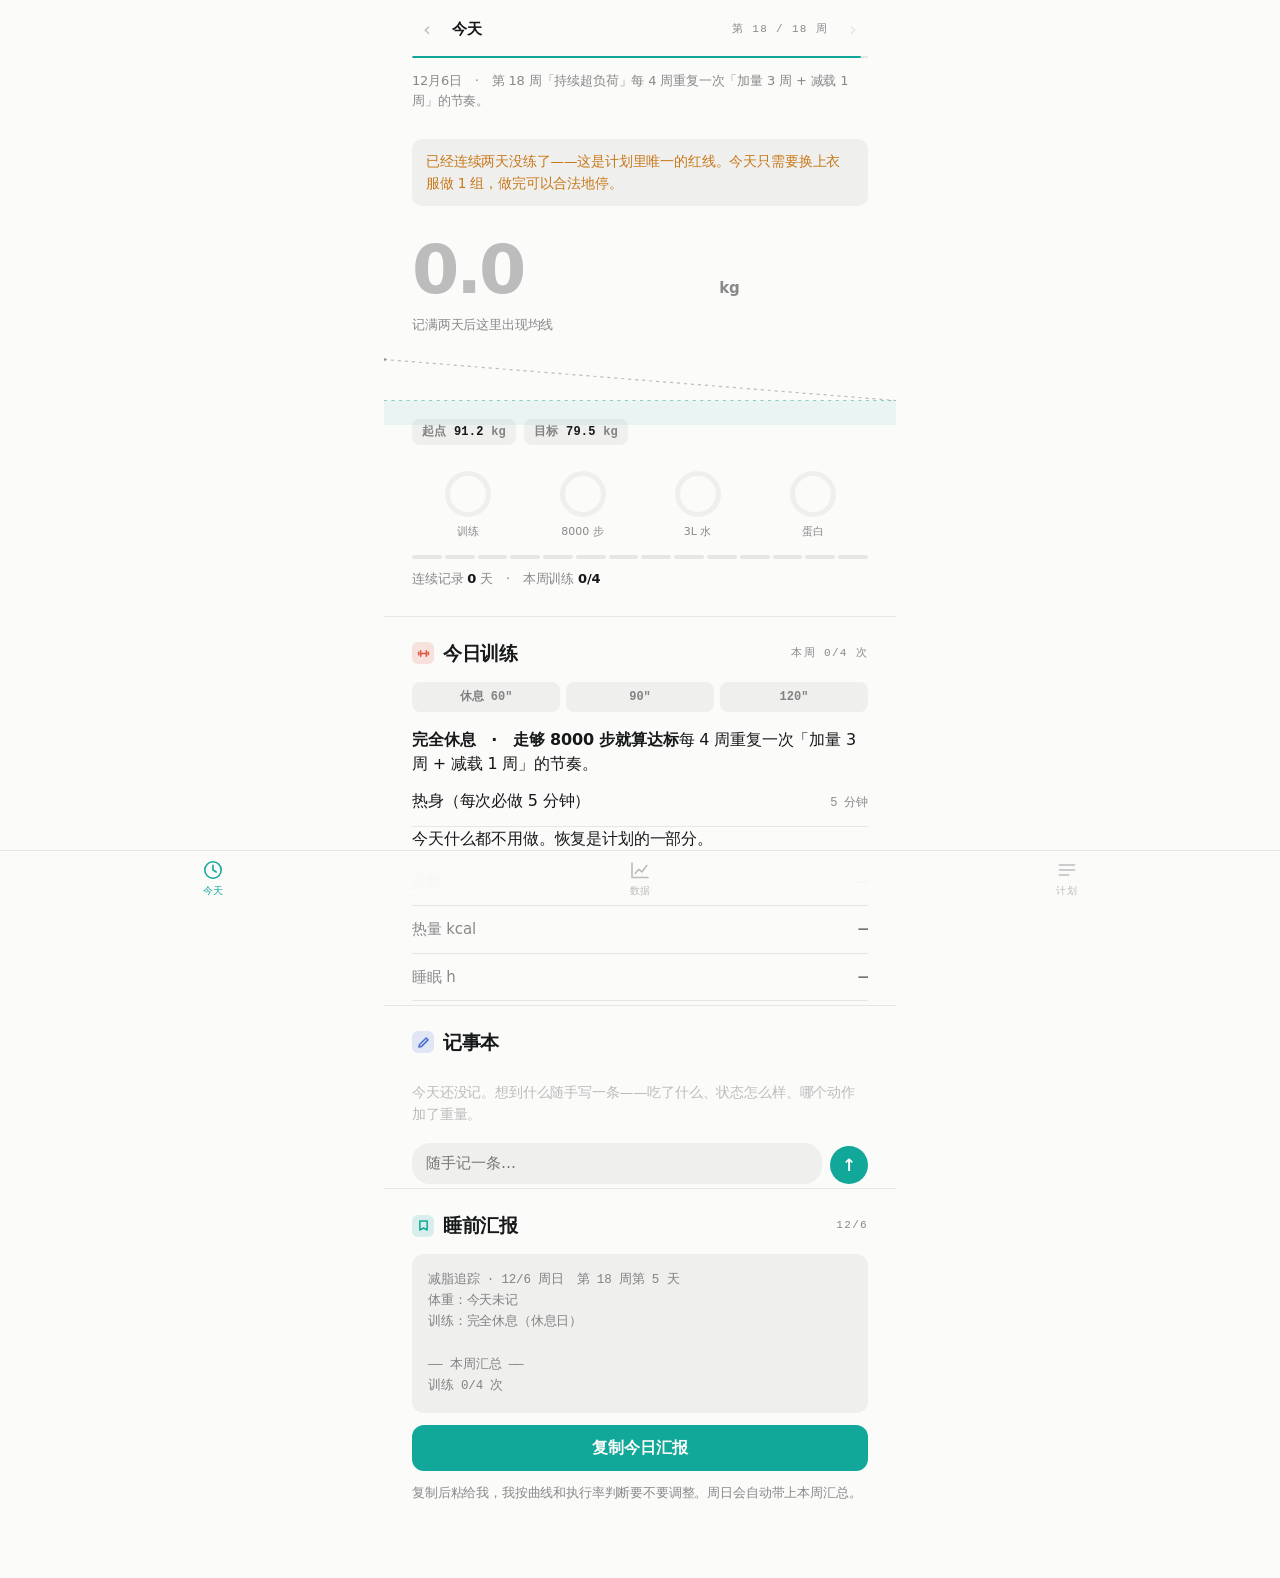
==== commit aad1da6e: "Add files via upload" ====
--- a/static/fit.html
+++ b/static/fit.html
@@ -258,6 +258,20 @@
 .tabbar svg{width:22px;height:22px;display:block}
 @media (prefers-reduced-motion:reduce){*{transition:none!important;animation:none!important}}
 
+:root{--g1:#E0533D;--g2:#D08A18;--g3:#12A899}
+@media (prefers-color-scheme:dark){
+  :root{--g1:#FF7A63;--g2:#F5B23C;--g3:#2EDCC8}
+}
+.spark .spk,.ch .spk{stroke-dasharray:1;stroke-dashoffset:1;
+  animation:draw 1.15s cubic-bezier(.3,.7,.2,1) forwards}
+.halo{animation:halo 2.4s ease-in-out infinite}
+@keyframes halo{0%,100%{r:4;opacity:.30}50%{r:9;opacity:0}}
+.lg i{border-radius:1px}
+@media (prefers-reduced-motion:reduce){
+  .spark .spk,.ch .spk{stroke-dasharray:none;stroke-dashoffset:0;animation:none}
+  .halo{animation:none}
+}
+
 .warnline{font-size:13.5px;line-height:1.6;color:var(--warn);background:var(--fill);
   border-radius:10px;padding:12px 14px;margin:0 0 18px}
 </style>
@@ -282,7 +296,7 @@
   <div class="hero">
     <div class="px">
       <div class="hnum">
-        <input id="w" type="number" inputmode="decimal" step="0.1" placeholder="0.0">
+        <input id="w" type="text" inputmode="decimal" enterkeyhint="done" placeholder="0.0">
         <span class="u">kg</span>
       </div>
       <div class="hsub" id="hsub">—</div>
@@ -303,9 +317,9 @@
     <div class="sh"><span class="ico" style="--sc:var(--c-train)"><svg viewBox="0 0 16 16"><path d="M2 6.5v3M4.5 4.5v7M11.5 4.5v7M14 6.5v3M4.5 8h7"/></svg></span><h2 id="ptitle2">今日训练</h2><span class="n" id="n-train"></span></div>
     <div class="tbtns"><button data-t="60">休息 60″</button><button data-t="90">90″</button><button data-t="120">120″</button></div>
     <div id="moves"></div>
-    <div class="fld" style="margin-top:8px"><span>步数</span><input id="steps" type="number" inputmode="numeric" placeholder="—"></div>
-    <div class="fld"><span>热量 kcal</span><input id="kcal" type="number" inputmode="numeric" placeholder="—"></div>
-    <div class="fld"><span>睡眠 h</span><input id="sleep" type="number" inputmode="decimal" step="0.5" placeholder="—"></div>
+    <div class="fld" style="margin-top:8px"><span>步数</span><input id="steps" type="text" inputmode="numeric" placeholder="—"></div>
+    <div class="fld"><span>热量 kcal</span><input id="kcal" type="text" inputmode="numeric" placeholder="—"></div>
+    <div class="fld"><span>睡眠 h</span><input id="sleep" type="text" inputmode="decimal" placeholder="—"></div>
   </section>
 
   <section class="sec px">
@@ -358,11 +372,11 @@
   <section class="px" style="padding-top:6px">
     <div class="sh"><span class="ico" style="--sc:var(--ac)"><svg viewBox="0 0 16 16"><path d="M2.5 8h11M5.5 5v6M10.5 5v6"/></svg></span><h2>基线</h2></div>
     <div class="fld"><span>开始日期</span><input id="b-start" type="date"></div>
-    <div class="fld"><span>起始体重 kg</span><input id="b-w0" type="number" step="0.1" inputmode="decimal"></div>
-    <div class="fld"><span>身高 cm</span><input id="b-h" type="number" step="0.5" inputmode="decimal"></div>
-    <div class="fld"><span>每周目标 kg</span><input id="b-rate" type="number" step="0.05" inputmode="decimal"></div>
-    <div class="fld"><span>目标体重 kg</span><input id="b-goal" type="number" step="0.1" inputmode="decimal"></div>
-    <div class="fld"><span>周期 周</span><input id="b-weeks" type="number" step="1" inputmode="numeric"></div>
+    <div class="fld"><span>起始体重 kg</span><input id="b-w0" type="text" inputmode="decimal"></div>
+    <div class="fld"><span>身高 cm</span><input id="b-h" type="text" inputmode="decimal"></div>
+    <div class="fld"><span>每周目标 kg</span><input id="b-rate" type="text" inputmode="decimal"></div>
+    <div class="fld"><span>目标体重 kg</span><input id="b-goal" type="text" inputmode="decimal"></div>
+    <div class="fld"><span>周期 周</span><input id="b-weeks" type="text" inputmode="numeric"></div>
     <p class="note" id="bmitxt"></p>
   </section>
 
@@ -531,6 +545,12 @@
 function dayDiff(a,b){return Math.round((parse(b)-parse(a))/864e5);}
 function weekOf(s){return Math.floor(dayDiff(D.base.start,s)/7);}
 function wdName(n){return '周'+'日一二三四五六'[n];}
+function setField(id,v){
+  var el=document.getElementById(id); if(!el)return;
+  if(document.activeElement===el)return;   // 正在输入，别动它
+  el.value=(v||v===0)?v:'';
+}
+function num(v){var x=parseFloat(String(v).replace(/[^0-9.\-]/g,''));return isNaN(x)?undefined:x;}
 function esc(t){return String(t).replace(/&/g,'&amp;').replace(/"/g,'&quot;')
   .replace(/</g,'&lt;').replace(/>/g,'&gt;');}
 
@@ -583,30 +603,52 @@
   if(nr)nr.textContent=(dt.getMonth()+1)+'/'+dt.getDate();
 }
 
-/* ---------- hero sparkline ---------- */
 function drawSpark(){
   var el=document.getElementById('spark'),W=340,H=104;
-  var today=iso(new Date()),span=Math.max(dayDiff(D.base.start,today),13);
-  var lo=1e9,hi=-1e9,avs=[],pts=[];
+  var today=iso(new Date());
+  var span=Math.max(dayDiff(D.base.start,today),13);
+  var avs=[],pts=[];
   for(var i=0;i<=span;i++){var k=shift(D.base.start,i),d=D.days[k];
     if(d&&d.w>0){pts.push([i,d.w]);avs.push([i,avg7(k)]);}}
-  var t0=D.base.w0,t1=D.base.w0-D.base.rate*(span/7);
-  lo=Math.min(t1,t0); hi=Math.max(t1,t0);
+  var t0=D.base.w0,t1=Math.max(D.base.goal||0,D.base.w0-D.base.rate*(span/7));
+  var lo=Math.min(t1,t0),hi=Math.max(t1,t0);
   pts.forEach(function(p){lo=Math.min(lo,p[1]);hi=Math.max(hi,p[1]);});
   var pad=(hi-lo)*.35+.6; lo-=pad; hi+=pad;
-  function X(i){return (W)*(i/span);}
+  function X(i){return W*(i/span);}
   function Y(v){return H-8-(H-30)*((v-lo)/(hi-lo));}
-  var s='<path d="M'+X(0)+' '+Y(t0)+' L'+X(span)+' '+Y(t1)+
-        '" stroke="var(--ink-3)" stroke-width="1" stroke-dasharray="3 4" fill="none"/>';
-  pts.forEach(function(p){s+='<circle cx="'+X(p[0])+'" cy="'+Y(p[1])+'" r="1.6" fill="var(--ink-3)"/>';});
+  var s='<defs>'+
+    '<linearGradient id="sg" gradientUnits="userSpaceOnUse" x1="0" y1="'+Y(hi)+'" x2="0" y2="'+Y(lo)+'">'+
+      '<stop offset="0" stop-color="var(--g1)"/><stop offset="0.45" stop-color="var(--g2)"/>'+
+      '<stop offset="1" stop-color="var(--g3)"/></linearGradient>'+
+    '<linearGradient id="sf" gradientUnits="userSpaceOnUse" x1="0" y1="'+Y(hi)+'" x2="0" y2="'+H+'">'+
+      '<stop offset="0" stop-color="var(--g2)" stop-opacity=".30"/>'+
+      '<stop offset="1" stop-color="var(--g3)" stop-opacity="0"/></linearGradient>'+
+    '<filter id="sgl" x="-25%" y="-60%" width="150%" height="260%">'+
+      '<feDropShadow dx="0" dy="0" stdDeviation="3.2" flood-color="var(--g2)" flood-opacity=".55"/>'+
+    '</filter></defs>';
+  // 目标区
+  var gy=Y(D.base.goal||lo);
+  if(gy<H&&gy>0){
+    s+='<rect x="0" y="'+gy+'" width="'+W+'" height="'+(H-gy)+'" fill="var(--g3)" opacity=".07"/>';
+    s+='<line x1="0" y1="'+gy+'" x2="'+W+'" y2="'+gy+'" stroke="var(--g3)" stroke-width="1" '+
+       'stroke-dasharray="2 3" opacity=".5"/>';
+  }
+  // 目标线
+  s+='<path d="M'+X(0)+' '+Y(t0)+' L'+X(span)+' '+Y(t1)+'" stroke="var(--ink-3)" '+
+     'stroke-width="1.2" stroke-dasharray="3 4" fill="none" vector-effect="non-scaling-stroke"/>';
+  pts.forEach(function(p){
+    s+='<circle cx="'+X(p[0]).toFixed(1)+'" cy="'+Y(p[1]).toFixed(1)+'" r="1.7" fill="var(--ink-3)"/>';});
   if(avs.length>1){
     var dd=avs.map(function(p,i){return (i?'L':'M')+X(p[0]).toFixed(1)+' '+Y(p[1]).toFixed(1);}).join(' ');
-    s+='<path d="'+dd+' L'+X(avs[avs.length-1][0]).toFixed(1)+' '+H+' L'+X(avs[0][0]).toFixed(1)+' '+H+
-       ' Z" fill="var(--ac-soft)" stroke="none"/>';
-    s+='<path class="spk" d="'+dd+'" stroke="var(--ac)" stroke-width="2.5" fill="none" '+
-       'stroke-linecap="round" stroke-linejoin="round"/>';
-    var l=avs[avs.length-1];
-    s+='<circle cx="'+X(l[0]).toFixed(1)+'" cy="'+Y(l[1]).toFixed(1)+'" r="4" fill="var(--ac)"/>';
+    s+='<path d="'+dd+' L'+X(avs[avs.length-1][0]).toFixed(1)+' '+H+
+       ' L'+X(avs[0][0]).toFixed(1)+' '+H+' Z" fill="url(#sf)" stroke="none"/>';
+    s+='<path d="'+dd+'" stroke="url(#sg)" stroke-width="3" fill="none" filter="url(#sgl)" '+
+       'stroke-linecap="round" stroke-linejoin="round" vector-effect="non-scaling-stroke" opacity=".55"/>';
+    s+='<path class="spk" d="'+dd+'" stroke="url(#sg)" stroke-width="2.6" fill="none" '+
+       'stroke-linecap="round" stroke-linejoin="round" vector-effect="non-scaling-stroke" pathLength="1"/>';
+    var l=avs[avs.length-1],lx=X(l[0]).toFixed(1),ly=Y(l[1]).toFixed(1);
+    s+='<circle class="halo" cx="'+lx+'" cy="'+ly+'" r="4" fill="var(--g3)" opacity=".3"/>';
+    s+='<circle cx="'+lx+'" cy="'+ly+'" r="4" fill="var(--g3)" stroke="var(--bg)" stroke-width="1.6"/>';
   }
   el.innerHTML=s;
 }
@@ -651,10 +693,7 @@
   document.getElementById('moves').innerHTML=h;
 
   var d=D.days[cur]||{};
-  document.getElementById('w').value=d.w||'';
-  document.getElementById('steps').value=d.steps||'';
-  document.getElementById('kcal').value=d.kcal||'';
-  document.getElementById('sleep').value=d.sleep||'';
+  setField('w',d.w);setField('steps',d.steps);setField('kcal',d.kcal);setField('sleep',d.sleep);
   TOGS.forEach(function(t){document.getElementById(t[0]).classList.toggle('on',!!d[t[1]]);});
 
   var a=avg7(cur),tg=targetAt(cur);
@@ -714,7 +753,7 @@
   var rows=weekRows(),h='<tr><th>周</th><th>周均</th><th>目标</th><th>训练</th><th>腰围</th></tr>';
   rows.forEach(function(r){
     h+='<tr><td>W'+(r.w+1)+'</td><td>'+fmt(r.avg)+'</td><td>'+r.tgt.toFixed(1)+'</td><td>'+r.tr+
-       '</td><td><input class="wi" type="number" inputmode="decimal" step="0.5" data-w="'+r.w+
+       '</td><td><input class="wi" type="text" inputmode="decimal" data-w="'+r.w+
        '" value="'+r.waist+'" placeholder="—"></td></tr>';});
   document.getElementById('wtab').innerHTML=h;
   var ntd=document.getElementById('n-trend');
@@ -727,27 +766,72 @@
   var span=Math.max(dayDiff(start,today)+7,28),pts=[],avs=[];
   for(var i=0;i<=span;i++){var k=shift(start,i),d=D.days[k];
     if(d&&d.w>0){pts.push([i,d.w]);avs.push([i,avg7(k)]);}}
-  var lo=D.base.w0-D.base.rate*(span/7)-1,hi=D.base.w0+1.5;
+  var goal=D.base.goal||0;
+  var lo=Math.min(goal,D.base.w0-D.base.rate*(span/7))-1,hi=D.base.w0+1.5;
   pts.forEach(function(p){lo=Math.min(lo,p[1]-1);hi=Math.max(hi,p[1]+1);});
-  function X(i){return P+(W-P-8)*(i/span);}
-  function Y(v){return H-P-(H-P-14)*((v-lo)/(hi-lo));}
-  var s='<path d="M'+X(0)+' '+Y(D.base.w0)+' L'+X(span)+' '+Y(Math.max(D.base.goal||0,D.base.w0-D.base.rate*(span/7)))+
-        '" stroke="var(--ink-3)" stroke-width="1.5" stroke-dasharray="4 4" fill="none"/>';
-  s+='<text x="2" y="'+(Y(hi)+9)+'" font-size="10" fill="var(--label2)">'+hi.toFixed(0)+'</text>';
-  s+='<text x="2" y="'+Y(lo)+'" font-size="10" fill="var(--label2)">'+lo.toFixed(0)+'</text>';
-  s+='<line x1="'+P+'" y1="'+(H-P+4)+'" x2="'+(W-8)+'" y2="'+(H-P+4)+'" stroke="var(--sep)"/>';
+  function X(i){return P+(W-P-10)*(i/span);}
+  function Y(v){return H-P-(H-P-16)*((v-lo)/(hi-lo));}
+  var s='<defs>'+
+    '<linearGradient id="cg" gradientUnits="userSpaceOnUse" x1="0" y1="'+Y(hi)+'" x2="0" y2="'+Y(lo)+'">'+
+      '<stop offset="0" stop-color="var(--g1)"/><stop offset="0.45" stop-color="var(--g2)"/>'+
+      '<stop offset="1" stop-color="var(--g3)"/></linearGradient>'+
+    '<linearGradient id="cf" gradientUnits="userSpaceOnUse" x1="0" y1="'+Y(hi)+'" x2="0" y2="'+(H-P)+'">'+
+      '<stop offset="0" stop-color="var(--g2)" stop-opacity=".26"/>'+
+      '<stop offset="1" stop-color="var(--g3)" stop-opacity="0"/></linearGradient>'+
+    '<filter id="cgl" x="-25%" y="-60%" width="150%" height="260%">'+
+      '<feDropShadow dx="0" dy="0" stdDeviation="3.6" flood-color="var(--g2)" flood-opacity=".5"/>'+
+    '</filter></defs>';
+  // 目标区 + 目标线
+  var gy=Y(goal);
+  if(gy<H-P){
+    s+='<rect x="'+P+'" y="'+gy+'" width="'+(W-P-10)+'" height="'+(H-P-gy)+'" fill="var(--g3)" opacity=".08"/>';
+    s+='<line x1="'+P+'" y1="'+gy+'" x2="'+(W-10)+'" y2="'+gy+'" stroke="var(--g3)" stroke-width="1.2" '+
+       'stroke-dasharray="2 3" opacity=".65"/>';
+    s+='<text x="'+(W-10)+'" y="'+(gy-5)+'" font-size="9" fill="var(--g3)" text-anchor="end">目标 '+
+       goal.toFixed(1)+'</text>';
+  }
+  // 里程碑线
+  [[3,'-3'],[6,'-6'],[10,'-10']].forEach(function(m){
+    var v=D.base.w0-m[0]; if(v<=lo||v>=hi)return;
+    s+='<line x1="'+P+'" y1="'+Y(v)+'" x2="'+(W-10)+'" y2="'+Y(v)+'" stroke="var(--c-mile)" '+
+       'stroke-width="1" stroke-dasharray="1 5" opacity=".55"/>';
+    s+='<text x="'+(P+2)+'" y="'+(Y(v)-4)+'" font-size="8" fill="var(--c-mile)" opacity=".9">'+m[1]+'kg</text>';
+  });
+  // 计划目标线
+  s+='<path d="M'+X(0)+' '+Y(D.base.w0)+' L'+X(span)+' '+
+      Y(Math.max(goal,D.base.w0-D.base.rate*(span/7)))+'" stroke="var(--ink-3)" stroke-width="1.4" '+
+      'stroke-dasharray="4 4" fill="none" vector-effect="non-scaling-stroke"/>';
+  // 坐标
+  s+='<text x="2" y="'+(Y(hi)+9)+'" font-size="9" fill="var(--ink-2)">'+hi.toFixed(0)+'</text>';
+  s+='<text x="2" y="'+Y(lo)+'" font-size="9" fill="var(--ink-2)">'+lo.toFixed(0)+'</text>';
+  s+='<line x1="'+P+'" y1="'+(H-P+4)+'" x2="'+(W-10)+'" y2="'+(H-P+4)+'" stroke="var(--hair)"/>';
   for(var w=0;w<=Math.ceil(span/7);w+=2){
-    s+='<text x="'+X(w*7)+'" y="'+(H-P+17)+'" font-size="9" fill="var(--label2)" text-anchor="middle">W'+w+'</text>';}
-  pts.forEach(function(p){s+='<circle cx="'+X(p[0])+'" cy="'+Y(p[1])+'" r="2" fill="var(--label3)"/>';});
+    s+='<text x="'+X(w*7)+'" y="'+(H-P+17)+'" font-size="8.5" fill="var(--ink-3)" text-anchor="middle">W'+
+       (w+1)+'</text>';}
+  // 每日点：在目标线之上偏暖，之下偏冷
+  pts.forEach(function(p){
+    var tgt=Math.max(goal,D.base.w0-D.base.rate*(p[0]/7));
+    s+='<circle cx="'+X(p[0]).toFixed(1)+'" cy="'+Y(p[1]).toFixed(1)+'" r="2.1" fill="'+
+       (p[1]<=tgt?'var(--g3)':'var(--g1)')+'" opacity=".5"/>';});
   if(avs.length>1){
-    s+='<path d="'+avs.map(function(p,i){return (i?'L':'M')+X(p[0])+' '+Y(p[1]);}).join(' ')+
-       '" stroke="var(--tint-bright)" stroke-width="2.5" fill="none" stroke-linejoin="round" stroke-linecap="round"/>';
-    var l=avs[avs.length-1];
-    s+='<circle cx="'+X(l[0])+'" cy="'+Y(l[1])+'" r="4.5" fill="var(--tint-bright)"/>';
+    var dd=avs.map(function(p,i){return (i?'L':'M')+X(p[0]).toFixed(1)+' '+Y(p[1]).toFixed(1);}).join(' ');
+    s+='<path d="'+dd+' L'+X(avs[avs.length-1][0]).toFixed(1)+' '+(H-P)+
+       ' L'+X(avs[0][0]).toFixed(1)+' '+(H-P)+' Z" fill="url(#cf)" stroke="none"/>';
+    s+='<path d="'+dd+'" stroke="url(#cg)" stroke-width="3.4" fill="none" filter="url(#cgl)" '+
+       'stroke-linecap="round" stroke-linejoin="round" vector-effect="non-scaling-stroke" opacity=".5"/>';
+    s+='<path class="spk" d="'+dd+'" stroke="url(#cg)" stroke-width="2.8" fill="none" '+
+       'stroke-linecap="round" stroke-linejoin="round" vector-effect="non-scaling-stroke" pathLength="1"/>';
+    var l=avs[avs.length-1],lx=X(l[0]).toFixed(1),ly=Y(l[1]).toFixed(1);
+    s+='<circle class="halo" cx="'+lx+'" cy="'+ly+'" r="5" fill="var(--g3)" opacity=".28"/>';
+    s+='<circle cx="'+lx+'" cy="'+ly+'" r="4.6" fill="var(--g3)" stroke="var(--bg)" stroke-width="1.8"/>';
+    s+='<text x="'+lx+'" y="'+(+ly-11)+'" font-size="10" font-weight="700" fill="var(--g3)" '+
+       'text-anchor="middle">'+l[1].toFixed(1)+'</text>';
   }
-  if(!pts.length)s+='<text x="170" y="100" font-size="12" fill="var(--label2)" text-anchor="middle">记满两天后这里会出现曲线</text>';
+  if(!pts.length)s+='<text x="175" y="115" font-size="11" fill="var(--ink-3)" text-anchor="middle">'+
+    '记满两天后这里会出现曲线</text>';
   svg.innerHTML=s;
 }
+
 var MILES=[
  {g:'体重',u:'kg',v:[[1,'第一个 1kg。曲线开始往下了'],[3,'-3kg　·　奖励：新耳机'],
    [5,'-5kg　·　裤子明显松了'],[6,'-6kg　·　奖励：新衣服'],[8,'-8kg　·　别人开始问你是不是瘦了'],
@@ -843,7 +927,7 @@
 /* ---------- events ---------- */
 function bindNum(id,key){
   document.getElementById(id).addEventListener('input',function(){
-    var v=this.value; day(cur)[key]=v===''?undefined:+v; save();
+    var v=this.value.trim(); day(cur)[key]=v===''?undefined:num(v); save();
     if(key==='w'){renderToday();renderTrend();renderMiles();}
     renderReport();
   });
@@ -885,11 +969,11 @@
 document.getElementById('wtab').addEventListener('change',function(e){
   var el=e.target; if(!el.dataset||!el.dataset.w)return;
   var w=el.dataset.w; D.weeks[w]=D.weeks[w]||{};
-  D.weeks[w].waist=el.value?+el.value:''; save(); renderMiles(); renderReport();});
+  D.weeks[w].waist=el.value?num(el.value):''; save(); renderMiles(); renderReport();});
 ['start','w0','h','rate','goal','weeks'].forEach(function(k){
   var _el=document.getElementById('b-'+k); if(!_el)return;
   _el.addEventListener('change',function(){
-    D.base[k]=k==='start'?this.value:+this.value; save(); renderAll();});});
+    D.base[k]=k==='start'?this.value:num(this.value); save(); renderAll();});});
 function go(v){
   document.querySelectorAll('.tabbar button').forEach(function(x){
     x.classList.toggle('on',x.dataset.v===v);});
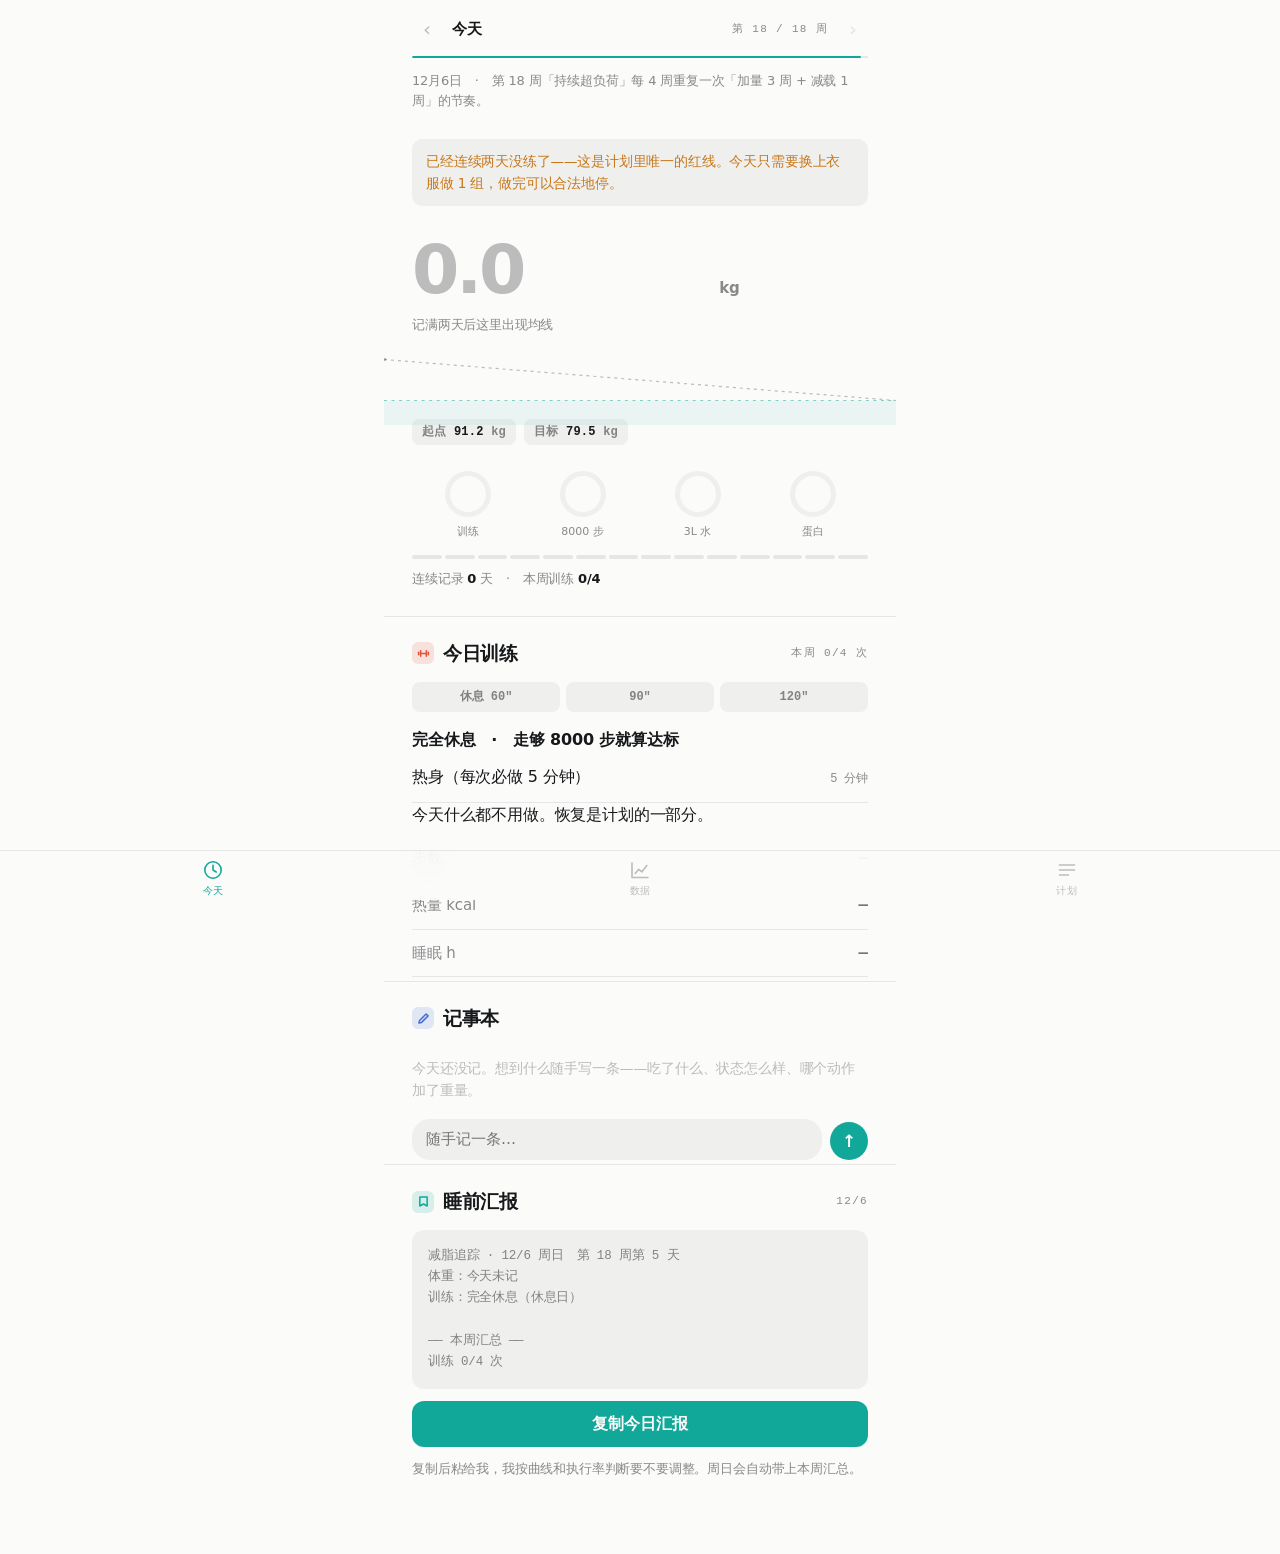
==== commit a55b6e0f: "Add files via upload" ====
--- a/static/fit.html
+++ b/static/fit.html
@@ -680,7 +680,7 @@
       '<div class="mvd" data-d="'+idx+'">'+(m.f!=='—'?'<div class="mvf">'+m.f+'　·　'+m.kg+'</div>':'')+
       '<ul>'+m.q.map(function(x){return '<li>'+x+'</li>';}).join('')+'</ul>'+lg+'</div>';
   }
-  var h='<div class="phase"><b>'+p.t+'　·　'+p.s+'</b>'+ph.d+'</div>';
+  var h='<div class="phase"><b>'+p.t+'　·　'+p.s+'</b></div>';
   if(list){
     h+=block(WARM,'w');
     list.forEach(function(m,i){h+=block(m,i);});
